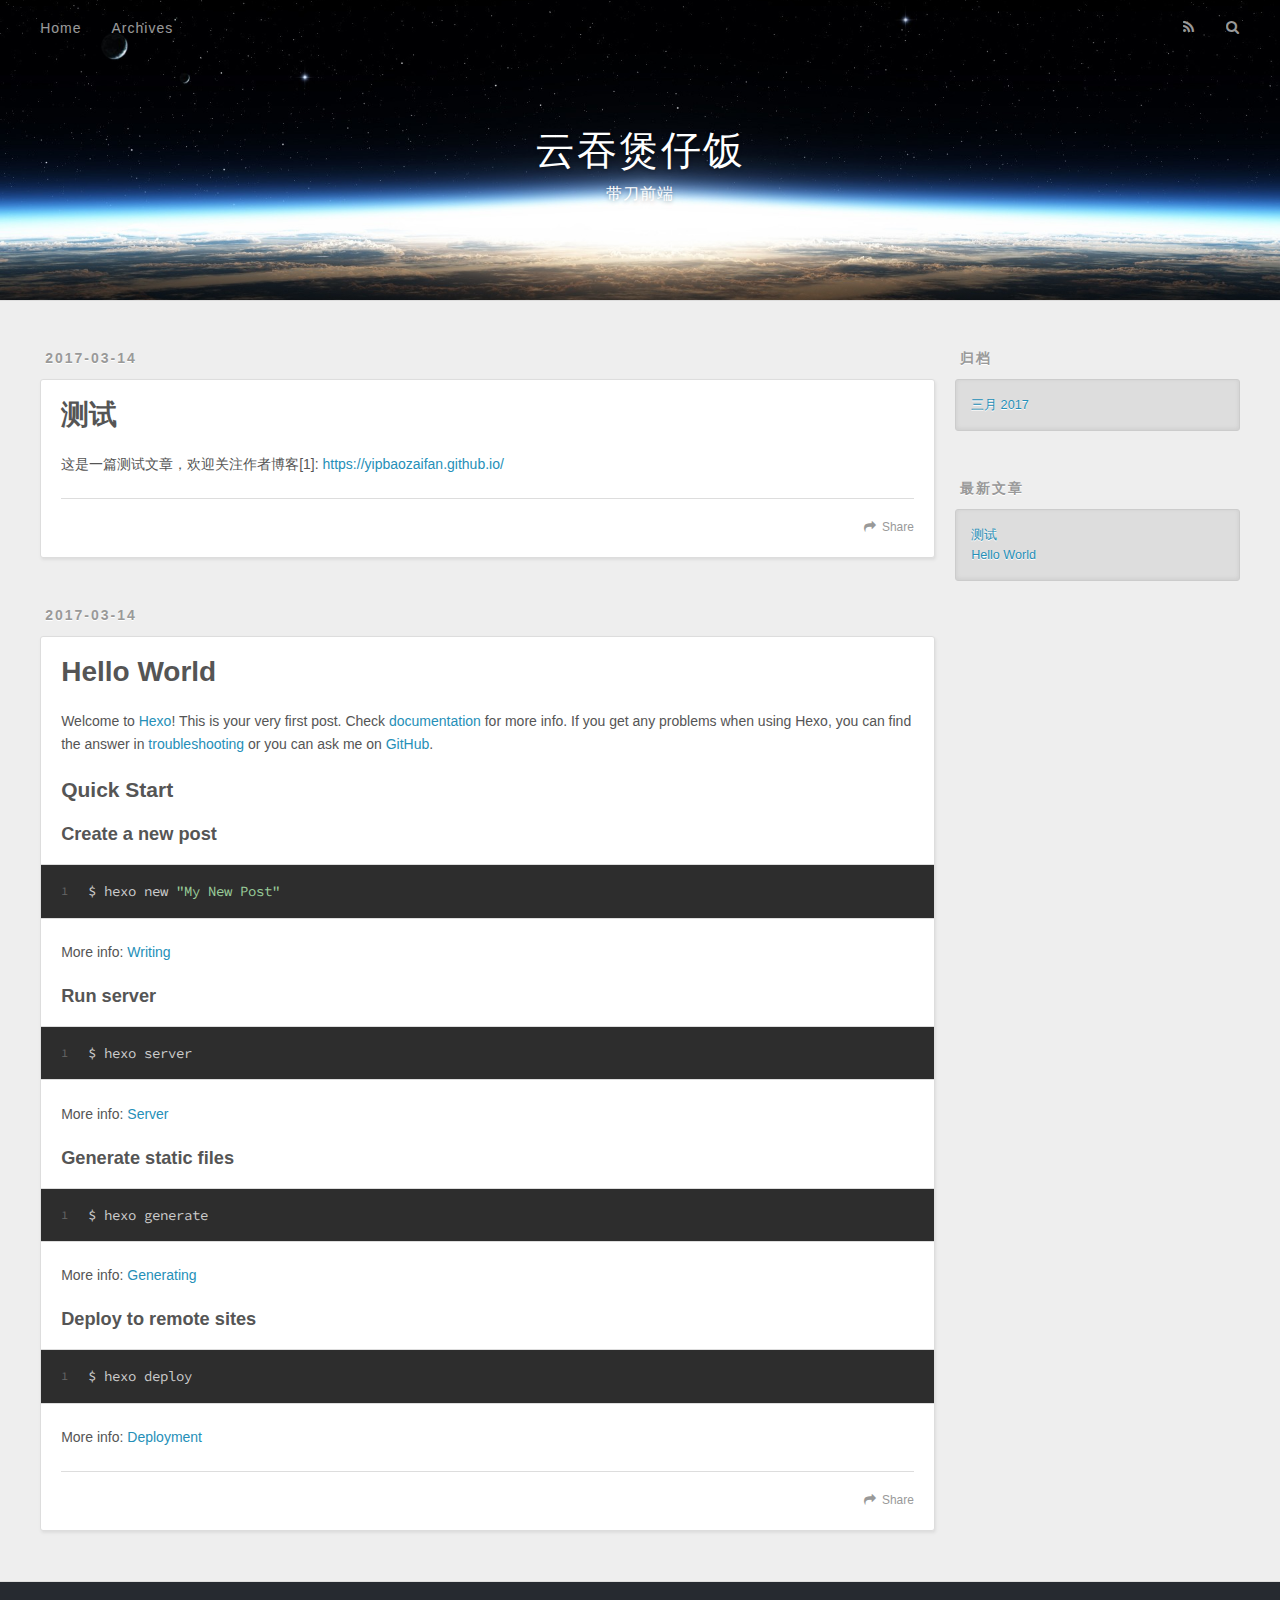
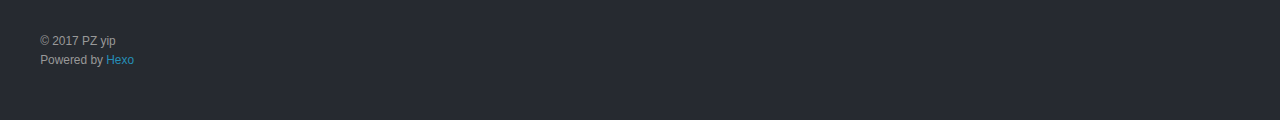
==== index.html @ 3a55249c "Site updated: 2017-03-14 16:18:15" ====
<!DOCTYPE html>
<html>
<head>
  <meta charset="utf-8">
  
  <title>云吞煲仔饭</title>
  <meta name="viewport" content="width=device-width, initial-scale=1, maximum-scale=1">
  <meta name="description" content="前端之路的点滴">
<meta property="og:type" content="website">
<meta property="og:title" content="云吞煲仔饭">
<meta property="og:url" content="https://yipbaozaifan.github.io/index.html">
<meta property="og:site_name" content="云吞煲仔饭">
<meta property="og:description" content="前端之路的点滴">
<meta name="twitter:card" content="summary">
<meta name="twitter:title" content="云吞煲仔饭">
<meta name="twitter:description" content="前端之路的点滴">
  
    <link rel="alternate" href="/atom.xml" title="云吞煲仔饭" type="application/atom+xml">
  
  
    <link rel="icon" href="/favicon.png">
  
  
    <link href="//fonts.googleapis.com/css?family=Source+Code+Pro" rel="stylesheet" type="text/css">
  
  <link rel="stylesheet" href="/css/style.css">
  

</head>

<body>
  <div id="container">
    <div id="wrap">
      <header id="header">
  <div id="banner"></div>
  <div id="header-outer" class="outer">
    <div id="header-title" class="inner">
      <h1 id="logo-wrap">
        <a href="/" id="logo">云吞煲仔饭</a>
      </h1>
      
        <h2 id="subtitle-wrap">
          <a href="/" id="subtitle">带刀前端</a>
        </h2>
      
    </div>
    <div id="header-inner" class="inner">
      <nav id="main-nav">
        <a id="main-nav-toggle" class="nav-icon"></a>
        
          <a class="main-nav-link" href="/">Home</a>
        
          <a class="main-nav-link" href="/archives">Archives</a>
        
      </nav>
      <nav id="sub-nav">
        
          <a id="nav-rss-link" class="nav-icon" href="/atom.xml" title="RSS Feed"></a>
        
        <a id="nav-search-btn" class="nav-icon" title="搜索"></a>
      </nav>
      <div id="search-form-wrap">
        <form action="//google.com/search" method="get" accept-charset="UTF-8" class="search-form"><input type="search" name="q" results="0" class="search-form-input" placeholder="Search"><button type="submit" class="search-form-submit">&#xF002;</button><input type="hidden" name="sitesearch" value="https://yipbaozaifan.github.io"></form>
      </div>
    </div>
  </div>
</header>
      <div class="outer">
        <section id="main">
  
    <article id="post-测试" class="article article-type-post" itemscope itemprop="blogPost">
  <div class="article-meta">
    <a href="/2017/03/14/测试/" class="article-date">
  <time datetime="2017-03-14T08:10:56.000Z" itemprop="datePublished">2017-03-14</time>
</a>
    
  </div>
  <div class="article-inner">
    
    
      <header class="article-header">
        
  
    <h1 itemprop="name">
      <a class="article-title" href="/2017/03/14/测试/">测试</a>
    </h1>
  

      </header>
    
    <div class="article-entry" itemprop="articleBody">
      
        <p>这是一篇测试文章，欢迎关注作者博客[1]: <a href="https://yipbaozaifan.github.io/">https://yipbaozaifan.github.io/</a></p>

      
    </div>
    <footer class="article-footer">
      <a data-url="https://yipbaozaifan.github.io/2017/03/14/测试/" data-id="cj099fv4k0001ko9sapnb17f8" class="article-share-link">Share</a>
      
      
    </footer>
  </div>
  
</article>


  
    <article id="post-hello-world" class="article article-type-post" itemscope itemprop="blogPost">
  <div class="article-meta">
    <a href="/2017/03/14/hello-world/" class="article-date">
  <time datetime="2017-03-14T07:35:22.999Z" itemprop="datePublished">2017-03-14</time>
</a>
    
  </div>
  <div class="article-inner">
    
    
      <header class="article-header">
        
  
    <h1 itemprop="name">
      <a class="article-title" href="/2017/03/14/hello-world/">Hello World</a>
    </h1>
  

      </header>
    
    <div class="article-entry" itemprop="articleBody">
      
        <p>Welcome to <a href="https://hexo.io/" target="_blank" rel="external">Hexo</a>! This is your very first post. Check <a href="https://hexo.io/docs/" target="_blank" rel="external">documentation</a> for more info. If you get any problems when using Hexo, you can find the answer in <a href="https://hexo.io/docs/troubleshooting.html" target="_blank" rel="external">troubleshooting</a> or you can ask me on <a href="https://github.com/hexojs/hexo/issues" target="_blank" rel="external">GitHub</a>.</p>
<h2 id="Quick-Start"><a href="#Quick-Start" class="headerlink" title="Quick Start"></a>Quick Start</h2><h3 id="Create-a-new-post"><a href="#Create-a-new-post" class="headerlink" title="Create a new post"></a>Create a new post</h3><figure class="highlight bash"><table><tr><td class="gutter"><pre><div class="line">1</div></pre></td><td class="code"><pre><div class="line">$ hexo new <span class="string">"My New Post"</span></div></pre></td></tr></table></figure>
<p>More info: <a href="https://hexo.io/docs/writing.html" target="_blank" rel="external">Writing</a></p>
<h3 id="Run-server"><a href="#Run-server" class="headerlink" title="Run server"></a>Run server</h3><figure class="highlight bash"><table><tr><td class="gutter"><pre><div class="line">1</div></pre></td><td class="code"><pre><div class="line">$ hexo server</div></pre></td></tr></table></figure>
<p>More info: <a href="https://hexo.io/docs/server.html" target="_blank" rel="external">Server</a></p>
<h3 id="Generate-static-files"><a href="#Generate-static-files" class="headerlink" title="Generate static files"></a>Generate static files</h3><figure class="highlight bash"><table><tr><td class="gutter"><pre><div class="line">1</div></pre></td><td class="code"><pre><div class="line">$ hexo generate</div></pre></td></tr></table></figure>
<p>More info: <a href="https://hexo.io/docs/generating.html" target="_blank" rel="external">Generating</a></p>
<h3 id="Deploy-to-remote-sites"><a href="#Deploy-to-remote-sites" class="headerlink" title="Deploy to remote sites"></a>Deploy to remote sites</h3><figure class="highlight bash"><table><tr><td class="gutter"><pre><div class="line">1</div></pre></td><td class="code"><pre><div class="line">$ hexo deploy</div></pre></td></tr></table></figure>
<p>More info: <a href="https://hexo.io/docs/deployment.html" target="_blank" rel="external">Deployment</a></p>

      
    </div>
    <footer class="article-footer">
      <a data-url="https://yipbaozaifan.github.io/2017/03/14/hello-world/" data-id="cj099fv4g0000ko9s2s9asvbr" class="article-share-link">Share</a>
      
      
    </footer>
  </div>
  
</article>


  

</section>
        
          <aside id="sidebar">
  
    

  
    

  
    
  
    
  <div class="widget-wrap">
    <h3 class="widget-title">归档</h3>
    <div class="widget">
      <ul class="archive-list"><li class="archive-list-item"><a class="archive-list-link" href="/archives/2017/03/">三月 2017</a></li></ul>
    </div>
  </div>


  
    
  <div class="widget-wrap">
    <h3 class="widget-title">最新文章</h3>
    <div class="widget">
      <ul>
        
          <li>
            <a href="/2017/03/14/测试/">测试</a>
          </li>
        
          <li>
            <a href="/2017/03/14/hello-world/">Hello World</a>
          </li>
        
      </ul>
    </div>
  </div>

  
</aside>
        
      </div>
      <footer id="footer">
  
  <div class="outer">
    <div id="footer-info" class="inner">
      &copy; 2017 PZ yip<br>
      Powered by <a href="http://hexo.io/" target="_blank">Hexo</a>
    </div>
  </div>
</footer>
    </div>
    <nav id="mobile-nav">
  
    <a href="/" class="mobile-nav-link">Home</a>
  
    <a href="/archives" class="mobile-nav-link">Archives</a>
  
</nav>
    

<script src="//ajax.googleapis.com/ajax/libs/jquery/2.0.3/jquery.min.js"></script>


  <link rel="stylesheet" href="/fancybox/jquery.fancybox.css">
  <script src="/fancybox/jquery.fancybox.pack.js"></script>


<script src="/js/script.js"></script>

  </div>
</body>
</html>
---- css/style.css ----
body {
  width: 100%;
}
body:before,
body:after {
  content: "";
  display: table;
}
body:after {
  clear: both;
}
html,
body,
div,
span,
applet,
object,
iframe,
h1,
h2,
h3,
h4,
h5,
h6,
p,
blockquote,
pre,
a,
abbr,
acronym,
address,
big,
cite,
code,
del,
dfn,
em,
img,
ins,
kbd,
q,
s,
samp,
small,
strike,
strong,
sub,
sup,
tt,
var,
dl,
dt,
dd,
ol,
ul,
li,
fieldset,
form,
label,
legend,
table,
caption,
tbody,
tfoot,
thead,
tr,
th,
td {
  margin: 0;
  padding: 0;
  border: 0;
  outline: 0;
  font-weight: inherit;
  font-style: inherit;
  font-family: inherit;
  font-size: 100%;
  vertical-align: baseline;
}
body {
  line-height: 1;
  color: #000;
  background: #fff;
}
ol,
ul {
  list-style: none;
}
table {
  border-collapse: separate;
  border-spacing: 0;
  vertical-align: middle;
}
caption,
th,
td {
  text-align: left;
  font-weight: normal;
  vertical-align: middle;
}
a img {
  border: none;
}
input,
button {
  margin: 0;
  padding: 0;
}
input::-moz-focus-inner,
button::-moz-focus-inner {
  border: 0;
  padding: 0;
}
@font-face {
  font-family: FontAwesome;
  font-style: normal;
  font-weight: normal;
  src: url("fonts/fontawesome-webfont.eot?v=#4.0.3");
  src: url("fonts/fontawesome-webfont.eot?#iefix&v=#4.0.3") format("embedded-opentype"), url("fonts/fontawesome-webfont.woff?v=#4.0.3") format("woff"), url("fonts/fontawesome-webfont.ttf?v=#4.0.3") format("truetype"), url("fonts/fontawesome-webfont.svg#fontawesomeregular?v=#4.0.3") format("svg");
}
html,
body,
#container {
  height: 100%;
}
body {
  background: #eee;
  font: 14px "Helvetica Neue", Helvetica, Arial, sans-serif;
  -webkit-text-size-adjust: 100%;
}
.outer {
  max-width: 1220px;
  margin: 0 auto;
  padding: 0 20px;
}
.outer:before,
.outer:after {
  content: "";
  display: table;
}
.outer:after {
  clear: both;
}
.inner {
  display: inline;
  float: left;
  width: 98.33333333333333%;
  margin: 0 0.833333333333333%;
}
.left,
.alignleft {
  float: left;
}
.right,
.alignright {
  float: right;
}
.clear {
  clear: both;
}
#container {
  position: relative;
}
.mobile-nav-on {
  overflow: hidden;
}
#wrap {
  height: 100%;
  width: 100%;
  position: absolute;
  top: 0;
  left: 0;
  -webkit-transition: 0.2s ease-out;
  -moz-transition: 0.2s ease-out;
  -ms-transition: 0.2s ease-out;
  transition: 0.2s ease-out;
  z-index: 1;
  background: #eee;
}
.mobile-nav-on #wrap {
  left: 280px;
}
@media screen and (min-width: 768px) {
  #main {
    display: inline;
    float: left;
    width: 73.33333333333333%;
    margin: 0 0.833333333333333%;
  }
}
.article-date,
.article-category-link,
.archive-year,
.widget-title {
  text-decoration: none;
  text-transform: uppercase;
  letter-spacing: 2px;
  color: #999;
  margin-bottom: 1em;
  margin-left: 5px;
  line-height: 1em;
  text-shadow: 0 1px #fff;
  font-weight: bold;
}
.article-inner,
.archive-article-inner {
  background: #fff;
  -webkit-box-shadow: 1px 2px 3px #ddd;
  box-shadow: 1px 2px 3px #ddd;
  border: 1px solid #ddd;
  border-radius: 3px;
}
.article-entry h1,
.widget h1 {
  font-size: 2em;
}
.article-entry h2,
.widget h2 {
  font-size: 1.5em;
}
.article-entry h3,
.widget h3 {
  font-size: 1.3em;
}
.article-entry h4,
.widget h4 {
  font-size: 1.2em;
}
.article-entry h5,
.widget h5 {
  font-size: 1em;
}
.article-entry h6,
.widget h6 {
  font-size: 1em;
  color: #999;
}
.article-entry hr,
.widget hr {
  border: 1px dashed #ddd;
}
.article-entry strong,
.widget strong {
  font-weight: bold;
}
.article-entry em,
.widget em,
.article-entry cite,
.widget cite {
  font-style: italic;
}
.article-entry sup,
.widget sup,
.article-entry sub,
.widget sub {
  font-size: 0.75em;
  line-height: 0;
  position: relative;
  vertical-align: baseline;
}
.article-entry sup,
.widget sup {
  top: -0.5em;
}
.article-entry sub,
.widget sub {
  bottom: -0.2em;
}
.article-entry small,
.widget small {
  font-size: 0.85em;
}
.article-entry acronym,
.widget acronym,
.article-entry abbr,
.widget abbr {
  border-bottom: 1px dotted;
}
.article-entry ul,
.widget ul,
.article-entry ol,
.widget ol,
.article-entry dl,
.widget dl {
  margin: 0 20px;
  line-height: 1.6em;
}
.article-entry ul ul,
.widget ul ul,
.article-entry ol ul,
.widget ol ul,
.article-entry ul ol,
.widget ul ol,
.article-entry ol ol,
.widget ol ol {
  margin-top: 0;
  margin-bottom: 0;
}
.article-entry ul,
.widget ul {
  list-style: disc;
}
.article-entry ol,
.widget ol {
  list-style: decimal;
}
.article-entry dt,
.widget dt {
  font-weight: bold;
}
#header {
  height: 300px;
  position: relative;
  border-bottom: 1px solid #ddd;
}
#header:before,
#header:after {
  content: "";
  position: absolute;
  left: 0;
  right: 0;
  height: 40px;
}
#header:before {
  top: 0;
  background: -webkit-linear-gradient(rgba(0,0,0,0.2), transparent);
  background: -moz-linear-gradient(rgba(0,0,0,0.2), transparent);
  background: -ms-linear-gradient(rgba(0,0,0,0.2), transparent);
  background: linear-gradient(rgba(0,0,0,0.2), transparent);
}
#header:after {
  bottom: 0;
  background: -webkit-linear-gradient(transparent, rgba(0,0,0,0.2));
  background: -moz-linear-gradient(transparent, rgba(0,0,0,0.2));
  background: -ms-linear-gradient(transparent, rgba(0,0,0,0.2));
  background: linear-gradient(transparent, rgba(0,0,0,0.2));
}
#header-outer {
  height: 100%;
  position: relative;
}
#header-inner {
  position: relative;
  overflow: hidden;
}
#banner {
  position: absolute;
  top: 0;
  left: 0;
  width: 100%;
  height: 100%;
  background: url("images/banner.jpg") center #000;
  -webkit-background-size: cover;
  -moz-background-size: cover;
  background-size: cover;
  z-index: -1;
}
#header-title {
  text-align: center;
  height: 40px;
  position: absolute;
  top: 50%;
  left: 0;
  margin-top: -20px;
}
#logo,
#subtitle {
  text-decoration: none;
  color: #fff;
  font-weight: 300;
  text-shadow: 0 1px 4px rgba(0,0,0,0.3);
}
#logo {
  font-size: 40px;
  line-height: 40px;
  letter-spacing: 2px;
}
#subtitle {
  font-size: 16px;
  line-height: 16px;
  letter-spacing: 1px;
}
#subtitle-wrap {
  margin-top: 16px;
}
#main-nav {
  float: left;
  margin-left: -15px;
}
.nav-icon,
.main-nav-link {
  float: left;
  color: #fff;
  opacity: 0.6;
  text-decoration: none;
  text-shadow: 0 1px rgba(0,0,0,0.2);
  -webkit-transition: opacity 0.2s;
  -moz-transition: opacity 0.2s;
  -ms-transition: opacity 0.2s;
  transition: opacity 0.2s;
  display: block;
  padding: 20px 15px;
}
.nav-icon:hover,
.main-nav-link:hover {
  opacity: 1;
}
.nav-icon {
  font-family: FontAwesome;
  text-align: center;
  font-size: 14px;
  width: 14px;
  height: 14px;
  padding: 20px 15px;
  position: relative;
  cursor: pointer;
}
.main-nav-link {
  font-weight: 300;
  letter-spacing: 1px;
}
@media screen and (max-width: 479px) {
  .main-nav-link {
    display: none;
  }
}
#main-nav-toggle {
  display: none;
}
#main-nav-toggle:before {
  content: "\f0c9";
}
@media screen and (max-width: 479px) {
  #main-nav-toggle {
    display: block;
  }
}
#sub-nav {
  float: right;
  margin-right: -15px;
}
#nav-rss-link:before {
  content: "\f09e";
}
#nav-search-btn:before {
  content: "\f002";
}
#search-form-wrap {
  position: absolute;
  top: 15px;
  width: 150px;
  height: 30px;
  right: -150px;
  opacity: 0;
  -webkit-transition: 0.2s ease-out;
  -moz-transition: 0.2s ease-out;
  -ms-transition: 0.2s ease-out;
  transition: 0.2s ease-out;
}
#search-form-wrap.on {
  opacity: 1;
  right: 0;
}
@media screen and (max-width: 479px) {
  #search-form-wrap {
    width: 100%;
    right: -100%;
  }
}
.search-form {
  position: absolute;
  top: 0;
  left: 0;
  right: 0;
  background: #fff;
  padding: 5px 15px;
  border-radius: 15px;
  -webkit-box-shadow: 0 0 10px rgba(0,0,0,0.3);
  box-shadow: 0 0 10px rgba(0,0,0,0.3);
}
.search-form-input {
  border: none;
  background: none;
  color: #555;
  width: 100%;
  font: 13px "Helvetica Neue", Helvetica, Arial, sans-serif;
  outline: none;
}
.search-form-input::-webkit-search-results-decoration,
.search-form-input::-webkit-search-cancel-button {
  -webkit-appearance: none;
}
.search-form-submit {
  position: absolute;
  top: 50%;
  right: 10px;
  margin-top: -7px;
  font: 13px FontAwesome;
  border: none;
  background: none;
  color: #bbb;
  cursor: pointer;
}
.search-form-submit:hover,
.search-form-submit:focus {
  color: #777;
}
.article {
  margin: 50px 0;
}
.article-inner {
  overflow: hidden;
}
.article-meta:before,
.article-meta:after {
  content: "";
  display: table;
}
.article-meta:after {
  clear: both;
}
.article-date {
  float: left;
}
.article-category {
  float: left;
  line-height: 1em;
  color: #ccc;
  text-shadow: 0 1px #fff;
  margin-left: 8px;
}
.article-category:before {
  content: "\2022";
}
.article-category-link {
  margin: 0 12px 1em;
}
.article-header {
  padding: 20px 20px 0;
}
.article-title {
  text-decoration: none;
  font-size: 2em;
  font-weight: bold;
  color: #555;
  line-height: 1.1em;
  -webkit-transition: color 0.2s;
  -moz-transition: color 0.2s;
  -ms-transition: color 0.2s;
  transition: color 0.2s;
}
a.article-title:hover {
  color: #258fb8;
}
.article-entry {
  color: #555;
  padding: 0 20px;
}
.article-entry:before,
.article-entry:after {
  content: "";
  display: table;
}
.article-entry:after {
  clear: both;
}
.article-entry p,
.article-entry table {
  line-height: 1.6em;
  margin: 1.6em 0;
}
.article-entry h1,
.article-entry h2,
.article-entry h3,
.article-entry h4,
.article-entry h5,
.article-entry h6 {
  font-weight: bold;
}
.article-entry h1,
.article-entry h2,
.article-entry h3,
.article-entry h4,
.article-entry h5,
.article-entry h6 {
  line-height: 1.1em;
  margin: 1.1em 0;
}
.article-entry a {
  color: #258fb8;
  text-decoration: none;
}
.article-entry a:hover {
  text-decoration: underline;
}
.article-entry ul,
.article-entry ol,
.article-entry dl {
  margin-top: 1.6em;
  margin-bottom: 1.6em;
}
.article-entry img,
.article-entry video {
  max-width: 100%;
  height: auto;
  display: block;
  margin: auto;
}
.article-entry iframe {
  border: none;
}
.article-entry table {
  width: 100%;
  border-collapse: collapse;
  border-spacing: 0;
}
.article-entry th {
  font-weight: bold;
  border-bottom: 3px solid #ddd;
  padding-bottom: 0.5em;
}
.article-entry td {
  border-bottom: 1px solid #ddd;
  padding: 10px 0;
}
.article-entry blockquote {
  font-family: Georgia, "Times New Roman", serif;
  font-size: 1.4em;
  margin: 1.6em 20px;
  text-align: center;
}
.article-entry blockquote footer {
  font-size: 14px;
  margin: 1.6em 0;
  font-family: "Helvetica Neue", Helvetica, Arial, sans-serif;
}
.article-entry blockquote footer cite:before {
  content: "—";
  padding: 0 0.5em;
}
.article-entry .pullquote {
  text-align: left;
  width: 45%;
  margin: 0;
}
.article-entry .pullquote.left {
  margin-left: 0.5em;
  margin-right: 1em;
}
.article-entry .pullquote.right {
  margin-right: 0.5em;
  margin-left: 1em;
}
.article-entry .caption {
  color: #999;
  display: block;
  font-size: 0.9em;
  margin-top: 0.5em;
  position: relative;
  text-align: center;
}
.article-entry .video-container {
  position: relative;
  padding-top: 56.25%;
  height: 0;
  overflow: hidden;
}
.article-entry .video-container iframe,
.article-entry .video-container object,
.article-entry .video-container embed {
  position: absolute;
  top: 0;
  left: 0;
  width: 100%;
  height: 100%;
  margin-top: 0;
}
.article-more-link a {
  display: inline-block;
  line-height: 1em;
  padding: 6px 15px;
  border-radius: 15px;
  background: #eee;
  color: #999;
  text-shadow: 0 1px #fff;
  text-decoration: none;
}
.article-more-link a:hover {
  background: #258fb8;
  color: #fff;
  text-decoration: none;
  text-shadow: 0 1px #1e7293;
}
.article-footer {
  font-size: 0.85em;
  line-height: 1.6em;
  border-top: 1px solid #ddd;
  padding-top: 1.6em;
  margin: 0 20px 20px;
}
.article-footer:before,
.article-footer:after {
  content: "";
  display: table;
}
.article-footer:after {
  clear: both;
}
.article-footer a {
  color: #999;
  text-decoration: none;
}
.article-footer a:hover {
  color: #555;
}
.article-tag-list-item {
  float: left;
  margin-right: 10px;
}
.article-tag-list-link:before {
  content: "#";
}
.article-comment-link {
  float: right;
}
.article-comment-link:before {
  content: "\f075";
  font-family: FontAwesome;
  padding-right: 8px;
}
.article-share-link {
  cursor: pointer;
  float: right;
  margin-left: 20px;
}
.article-share-link:before {
  content: "\f064";
  font-family: FontAwesome;
  padding-right: 6px;
}
#article-nav {
  position: relative;
}
#article-nav:before,
#article-nav:after {
  content: "";
  display: table;
}
#article-nav:after {
  clear: both;
}
@media screen and (min-width: 768px) {
  #article-nav {
    margin: 50px 0;
  }
  #article-nav:before {
    width: 8px;
    height: 8px;
    position: absolute;
    top: 50%;
    left: 50%;
    margin-top: -4px;
    margin-left: -4px;
    content: "";
    border-radius: 50%;
    background: #ddd;
    -webkit-box-shadow: 0 1px 2px #fff;
    box-shadow: 0 1px 2px #fff;
  }
}
.article-nav-link-wrap {
  text-decoration: none;
  text-shadow: 0 1px #fff;
  color: #999;
  -webkit-box-sizing: border-box;
  -moz-box-sizing: border-box;
  box-sizing: border-box;
  margin-top: 50px;
  text-align: center;
  display: block;
}
.article-nav-link-wrap:hover {
  color: #555;
}
@media screen and (min-width: 768px) {
  .article-nav-link-wrap {
    width: 50%;
    margin-top: 0;
  }
}
@media screen and (min-width: 768px) {
  #article-nav-newer {
    float: left;
    text-align: right;
    padding-right: 20px;
  }
}
@media screen and (min-width: 768px) {
  #article-nav-older {
    float: right;
    text-align: left;
    padding-left: 20px;
  }
}
.article-nav-caption {
  text-transform: uppercase;
  letter-spacing: 2px;
  color: #ddd;
  line-height: 1em;
  font-weight: bold;
}
#article-nav-newer .article-nav-caption {
  margin-right: -2px;
}
.article-nav-title {
  font-size: 0.85em;
  line-height: 1.6em;
  margin-top: 0.5em;
}
.article-share-box {
  position: absolute;
  display: none;
  background: #fff;
  -webkit-box-shadow: 1px 2px 10px rgba(0,0,0,0.2);
  box-shadow: 1px 2px 10px rgba(0,0,0,0.2);
  border-radius: 3px;
  margin-left: -145px;
  overflow: hidden;
  z-index: 1;
}
.article-share-box.on {
  display: block;
}
.article-share-input {
  width: 100%;
  background: none;
  -webkit-box-sizing: border-box;
  -moz-box-sizing: border-box;
  box-sizing: border-box;
  font: 14px "Helvetica Neue", Helvetica, Arial, sans-serif;
  padding: 0 15px;
  color: #555;
  outline: none;
  border: 1px solid #ddd;
  border-radius: 3px 3px 0 0;
  height: 36px;
  line-height: 36px;
}
.article-share-links {
  background: #eee;
}
.article-share-links:before,
.article-share-links:after {
  content: "";
  display: table;
}
.article-share-links:after {
  clear: both;
}
.article-share-twitter,
.article-share-facebook,
.article-share-pinterest,
.article-share-google {
  width: 50px;
  height: 36px;
  display: block;
  float: left;
  position: relative;
  color: #999;
  text-shadow: 0 1px #fff;
}
.article-share-twitter:before,
.article-share-facebook:before,
.article-share-pinterest:before,
.article-share-google:before {
  font-size: 20px;
  font-family: FontAwesome;
  width: 20px;
  height: 20px;
  position: absolute;
  top: 50%;
  left: 50%;
  margin-top: -10px;
  margin-left: -10px;
  text-align: center;
}
.article-share-twitter:hover,
.article-share-facebook:hover,
.article-share-pinterest:hover,
.article-share-google:hover {
  color: #fff;
}
.article-share-twitter:before {
  content: "\f099";
}
.article-share-twitter:hover {
  background: #00aced;
  text-shadow: 0 1px #008abe;
}
.article-share-facebook:before {
  content: "\f09a";
}
.article-share-facebook:hover {
  background: #3b5998;
  text-shadow: 0 1px #2f477a;
}
.article-share-pinterest:before {
  content: "\f0d2";
}
.article-share-pinterest:hover {
  background: #cb2027;
  text-shadow: 0 1px #a21a1f;
}
.article-share-google:before {
  content: "\f0d5";
}
.article-share-google:hover {
  background: #dd4b39;
  text-shadow: 0 1px #be3221;
}
.article-gallery {
  background: #000;
  position: relative;
}
.article-gallery-photos {
  position: relative;
  overflow: hidden;
}
.article-gallery-img {
  display: none;
  max-width: 100%;
}
.article-gallery-img:first-child {
  display: block;
}
.article-gallery-img.loaded {
  position: absolute;
  display: block;
}
.article-gallery-img img {
  display: block;
  max-width: 100%;
  margin: 0 auto;
}
#comments {
  background: #fff;
  -webkit-box-shadow: 1px 2px 3px #ddd;
  box-shadow: 1px 2px 3px #ddd;
  padding: 20px;
  border: 1px solid #ddd;
  border-radius: 3px;
  margin: 50px 0;
}
#comments a {
  color: #258fb8;
}
.archives-wrap {
  margin: 50px 0;
}
.archives:before,
.archives:after {
  content: "";
  display: table;
}
.archives:after {
  clear: both;
}
.archive-year-wrap {
  margin-bottom: 1em;
}
.archives {
  -webkit-column-gap: 10px;
  -moz-column-gap: 10px;
  column-gap: 10px;
}
@media screen and (min-width: 480px) and (max-width: 767px) {
  .archives {
    -webkit-column-count: 2;
    -moz-column-count: 2;
    column-count: 2;
  }
}
@media screen and (min-width: 768px) {
  .archives {
    -webkit-column-count: 3;
    -moz-column-count: 3;
    column-count: 3;
  }
}
.archive-article {
  -webkit-column-break-inside: avoid;
  page-break-inside: avoid;
  overflow: hidden;
  break-inside: avoid-column;
}
.archive-article-inner {
  padding: 10px;
  margin-bottom: 15px;
}
.archive-article-title {
  text-decoration: none;
  font-weight: bold;
  color: #555;
  -webkit-transition: color 0.2s;
  -moz-transition: color 0.2s;
  -ms-transition: color 0.2s;
  transition: color 0.2s;
  line-height: 1.6em;
}
.archive-article-title:hover {
  color: #258fb8;
}
.archive-article-footer {
  margin-top: 1em;
}
.archive-article-date {
  color: #999;
  text-decoration: none;
  font-size: 0.85em;
  line-height: 1em;
  margin-bottom: 0.5em;
  display: block;
}
#page-nav {
  margin: 50px auto;
  background: #fff;
  -webkit-box-shadow: 1px 2px 3px #ddd;
  box-shadow: 1px 2px 3px #ddd;
  border: 1px solid #ddd;
  border-radius: 3px;
  text-align: center;
  color: #999;
  overflow: hidden;
}
#page-nav:before,
#page-nav:after {
  content: "";
  display: table;
}
#page-nav:after {
  clear: both;
}
#page-nav a,
#page-nav span {
  padding: 10px 20px;
  line-height: 1;
  height: 2ex;
}
#page-nav a {
  color: #999;
  text-decoration: none;
}
#page-nav a:hover {
  background: #999;
  color: #fff;
}
#page-nav .prev {
  float: left;
}
#page-nav .next {
  float: right;
}
#page-nav .page-number {
  display: inline-block;
}
@media screen and (max-width: 479px) {
  #page-nav .page-number {
    display: none;
  }
}
#page-nav .current {
  color: #555;
  font-weight: bold;
}
#page-nav .space {
  color: #ddd;
}
#footer {
  background: #262a30;
  padding: 50px 0;
  border-top: 1px solid #ddd;
  color: #999;
}
#footer a {
  color: #258fb8;
  text-decoration: none;
}
#footer a:hover {
  text-decoration: underline;
}
#footer-info {
  line-height: 1.6em;
  font-size: 0.85em;
}
.article-entry pre,
.article-entry .highlight {
  background: #2d2d2d;
  margin: 0 -20px;
  padding: 15px 20px;
  border-style: solid;
  border-color: #ddd;
  border-width: 1px 0;
  overflow: auto;
  color: #ccc;
  line-height: 22.400000000000002px;
}
.article-entry .highlight .gutter pre,
.article-entry .gist .gist-file .gist-data .line-numbers {
  color: #666;
  font-size: 0.85em;
}
.article-entry pre,
.article-entry code {
  font-family: "Source Code Pro", Consolas, Monaco, Menlo, Consolas, monospace;
}
.article-entry code {
  background: #eee;
  text-shadow: 0 1px #fff;
  padding: 0 0.3em;
}
.article-entry pre code {
  background: none;
  text-shadow: none;
  padding: 0;
}
.article-entry .highlight pre {
  border: none;
  margin: 0;
  padding: 0;
}
.article-entry .highlight table {
  margin: 0;
  width: auto;
}
.article-entry .highlight td {
  border: none;
  padding: 0;
}
.article-entry .highlight figcaption {
  font-size: 0.85em;
  color: #999;
  line-height: 1em;
  margin-bottom: 1em;
}
.article-entry .highlight figcaption:before,
.article-entry .highlight figcaption:after {
  content: "";
  display: table;
}
.article-entry .highlight figcaption:after {
  clear: both;
}
.article-entry .highlight figcaption a {
  float: right;
}
.article-entry .highlight .gutter pre {
  text-align: right;
  padding-right: 20px;
}
.article-entry .highlight .line {
  height: 22.400000000000002px;
}
.article-entry .highlight .line.marked {
  background: #515151;
}
.article-entry .gist {
  margin: 0 -20px;
  border-style: solid;
  border-color: #ddd;
  border-width: 1px 0;
  background: #2d2d2d;
  padding: 15px 20px 15px 0;
}
.article-entry .gist .gist-file {
  border: none;
  font-family: "Source Code Pro", Consolas, Monaco, Menlo, Consolas, monospace;
  margin: 0;
}
.article-entry .gist .gist-file .gist-data {
  background: none;
  border: none;
}
.article-entry .gist .gist-file .gist-data .line-numbers {
  background: none;
  border: none;
  padding: 0 20px 0 0;
}
.article-entry .gist .gist-file .gist-data .line-data {
  padding: 0 !important;
}
.article-entry .gist .gist-file .highlight {
  margin: 0;
  padding: 0;
  border: none;
}
.article-entry .gist .gist-file .gist-meta {
  background: #2d2d2d;
  color: #999;
  font: 0.85em "Helvetica Neue", Helvetica, Arial, sans-serif;
  text-shadow: 0 0;
  padding: 0;
  margin-top: 1em;
  margin-left: 20px;
}
.article-entry .gist .gist-file .gist-meta a {
  color: #258fb8;
  font-weight: normal;
}
.article-entry .gist .gist-file .gist-meta a:hover {
  text-decoration: underline;
}
pre .comment,
pre .title {
  color: #999;
}
pre .variable,
pre .attribute,
pre .tag,
pre .regexp,
pre .ruby .constant,
pre .xml .tag .title,
pre .xml .pi,
pre .xml .doctype,
pre .html .doctype,
pre .css .id,
pre .css .class,
pre .css .pseudo {
  color: #f2777a;
}
pre .number,
pre .preprocessor,
pre .built_in,
pre .literal,
pre .params,
pre .constant {
  color: #f99157;
}
pre .class,
pre .ruby .class .title,
pre .css .rules .attribute {
  color: #9c9;
}
pre .string,
pre .value,
pre .inheritance,
pre .header,
pre .ruby .symbol,
pre .xml .cdata {
  color: #9c9;
}
pre .css .hexcolor {
  color: #6cc;
}
pre .function,
pre .python .decorator,
pre .python .title,
pre .ruby .function .title,
pre .ruby .title .keyword,
pre .perl .sub,
pre .javascript .title,
pre .coffeescript .title {
  color: #69c;
}
pre .keyword,
pre .javascript .function {
  color: #c9c;
}
@media screen and (max-width: 479px) {
  #mobile-nav {
    position: absolute;
    top: 0;
    left: 0;
    width: 280px;
    height: 100%;
    background: #191919;
    border-right: 1px solid #fff;
  }
}
@media screen and (max-width: 479px) {
  .mobile-nav-link {
    display: block;
    color: #999;
    text-decoration: none;
    padding: 15px 20px;
    font-weight: bold;
  }
  .mobile-nav-link:hover {
    color: #fff;
  }
}
@media screen and (min-width: 768px) {
  #sidebar {
    display: inline;
    float: left;
    width: 23.333333333333332%;
    margin: 0 0.833333333333333%;
  }
}
.widget-wrap {
  margin: 50px 0;
}
.widget {
  color: #777;
  text-shadow: 0 1px #fff;
  background: #ddd;
  -webkit-box-shadow: 0 -1px 4px #ccc inset;
  box-shadow: 0 -1px 4px #ccc inset;
  border: 1px solid #ccc;
  padding: 15px;
  border-radius: 3px;
}
.widget a {
  color: #258fb8;
  text-decoration: none;
}
.widget a:hover {
  text-decoration: underline;
}
.widget ul ul,
.widget ol ul,
.widget dl ul,
.widget ul ol,
.widget ol ol,
.widget dl ol,
.widget ul dl,
.widget ol dl,
.widget dl dl {
  margin-left: 15px;
  list-style: disc;
}
.widget {
  line-height: 1.6em;
  word-wrap: break-word;
  font-size: 0.9em;
}
.widget ul,
.widget ol {
  list-style: none;
  margin: 0;
}
.widget ul ul,
.widget ol ul,
.widget ul ol,
.widget ol ol {
  margin: 0 20px;
}
.widget ul ul,
.widget ol ul {
  list-style: disc;
}
.widget ul ol,
.widget ol ol {
  list-style: decimal;
}
.category-list-count,
.tag-list-count,
.archive-list-count {
  padding-left: 5px;
  color: #999;
  font-size: 0.85em;
}
.category-list-count:before,
.tag-list-count:before,
.archive-list-count:before {
  content: "(";
}
.category-list-count:after,
.tag-list-count:after,
.archive-list-count:after {
  content: ")";
}
.tagcloud a {
  margin-right: 5px;
  display: inline-block;
}
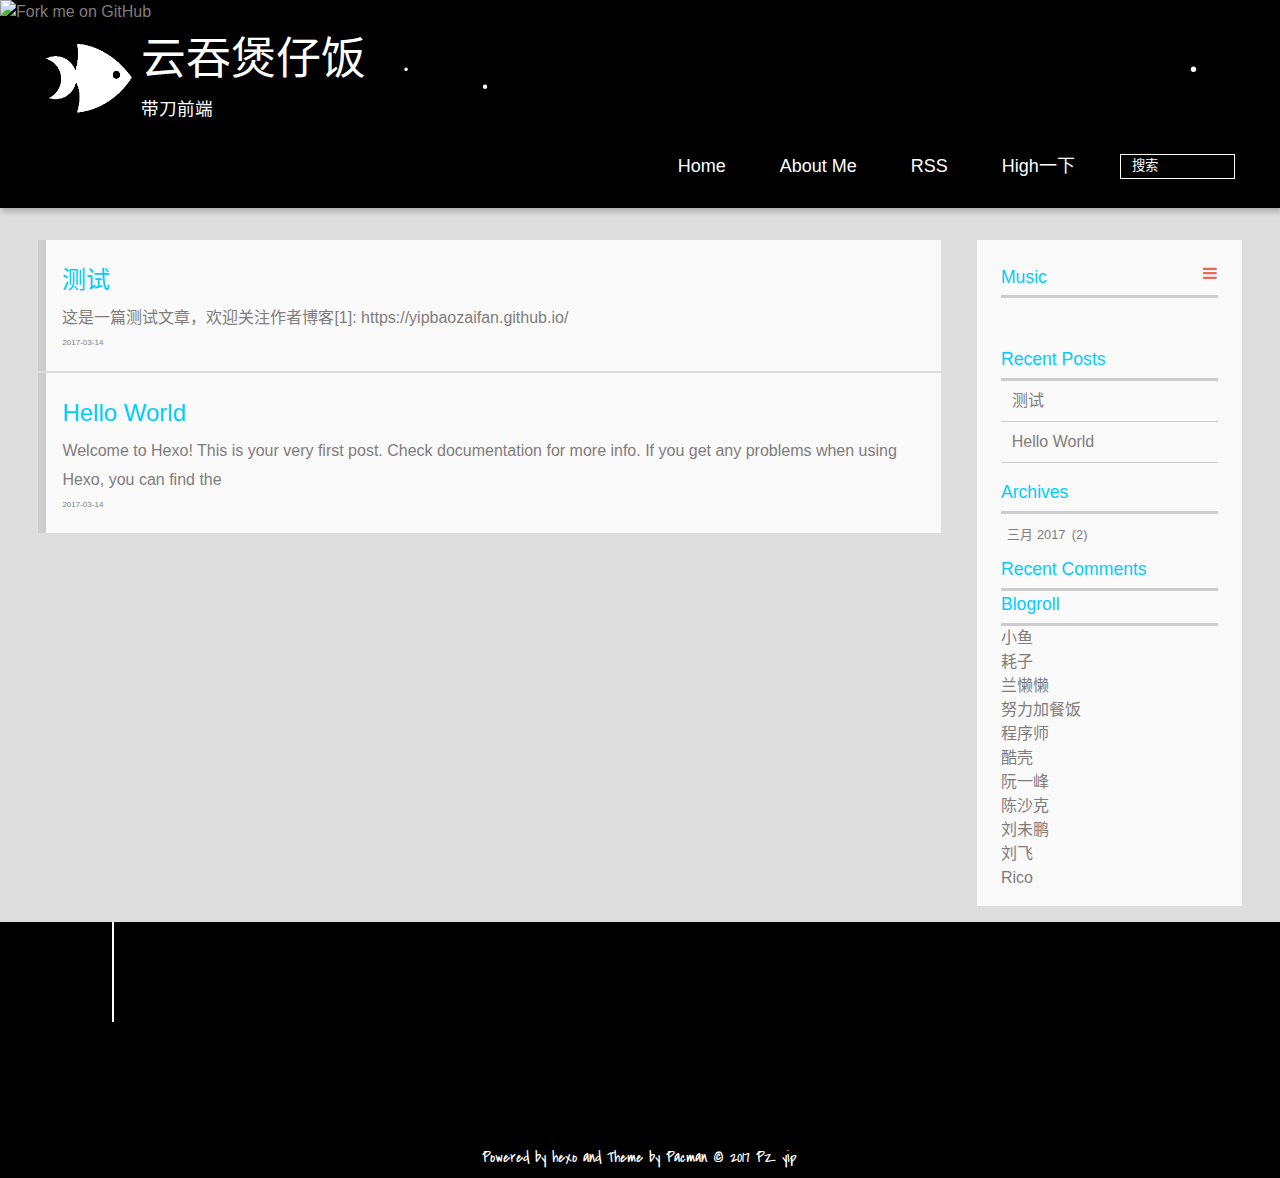
==== commit 58bed3c9: "Site updated: 2017-03-14 16:54:25" ====
--- a/index.html
+++ b/index.html
@@ -1,228 +1,502 @@
-<!DOCTYPE html>
-<html>
+
+ <!DOCTYPE HTML>
+<html lang="zh-CN">
 <head>
-  <meta charset="utf-8">
-  
-  <title>云吞煲仔饭</title>
-  <meta name="viewport" content="width=device-width, initial-scale=1, maximum-scale=1">
-  <meta name="description" content="前端之路的点滴">
-<meta property="og:type" content="website">
-<meta property="og:title" content="云吞煲仔饭">
-<meta property="og:url" content="https://yipbaozaifan.github.io/index.html">
-<meta property="og:site_name" content="云吞煲仔饭">
-<meta property="og:description" content="前端之路的点滴">
-<meta name="twitter:card" content="summary">
-<meta name="twitter:title" content="云吞煲仔饭">
-<meta name="twitter:description" content="前端之路的点滴">
-  
-    <link rel="alternate" href="/atom.xml" title="云吞煲仔饭" type="application/atom+xml">
-  
-  
-    <link rel="icon" href="/favicon.png">
-  
-  
-    <link href="//fonts.googleapis.com/css?family=Source+Code+Pro" rel="stylesheet" type="text/css">
-  
-  <link rel="stylesheet" href="/css/style.css">
-  
-
+  <meta charset="UTF-8">
+  
+    <title>云吞煲仔饭</title>
+    <meta name="viewport" content="width=device-width, initial-scale=1, maximum-scale=3, minimum-scale=1">
+    
+    <meta name="author" content="PZ yip">
+    
+    <meta name="description" content="前端之路的点滴">
+    
+    
+    
+    
+    <link rel="alternate" href="/atom.xml## RSS address." title="云吞煲仔饭" type="application/atom+xml">
+    
+    
+    <link rel="icon" href="/img/pacman.png">
+    
+    
+    <link rel="apple-touch-icon" href="/img/fish_footer.jpg">
+    <link rel="apple-touch-icon-precomposed" href="/img/fish_footer.jpg">
+    
+
+    <link rel="stylesheet" href="/css/style.css">
+    
+    <!-- 标签云侵入样式 -->
+  <style>
+    .tagcloudlist {position:relative; height:300px;}
+    .tagcloudlist  a {position:absolute; top:0px; left:0px;  text-decoration:none; padding: 3px 6px; }
+    .tagcloudlist  a:hover {border: 1px solid #eee; background: #000; }
+    
+    .ac_results {
+            padding: 0px;
+            border: 1px solid black;
+            background-color: white;
+            overflow: hidden;
+            z-index: 99999;
+        }
+    .ac_results ul {
+        width: 100%;
+        list-style-position: outside;
+        list-style: none;
+        padding: 0;
+        margin: 0;
+    }
+    .ac_results li {
+        margin: 0px;
+        padding: 2px 5px;
+        cursor: default;
+        display: block;
+        font: menu;
+        font-size: 12px;
+        line-height: 16px;
+        overflow: hidden;
+    }
+    .ac_loading {
+        background: #FFF;
+    }
+    .ac_odd {
+        background-color: #EEE;
+    }
+    .ac_over {
+        background-color: #AAA;
+        color: #FFF;
+    }
+
+  </style>
+
+    <script src="/js/jquery-2.1.0.min.js"></script>
+    <script src="/js/autocomplete.js"></script>
+    <script src="/js/common.js"></script>
+    <script src="/js/miaov.js"></script>
 </head>
 
-<body>
-  <div id="container">
-    <div id="wrap">
-      <header id="header">
-  <div id="banner"></div>
-  <div id="header-outer" class="outer">
-    <div id="header-title" class="inner">
-      <h1 id="logo-wrap">
-        <a href="/" id="logo">云吞煲仔饭</a>
-      </h1>
-      
-        <h2 id="subtitle-wrap">
-          <a href="/" id="subtitle">带刀前端</a>
-        </h2>
-      
+  <body>
+    <header>
+      <div>
+		
+			<div id="imglogo">
+				<a href="/"><img src="/img/fish_font.jpg" alt="云吞煲仔饭" title="云吞煲仔饭"/></a>
+			</div>
+			
+			<div id="textlogo">
+				<h1 class="site-name"><a href="/" title="云吞煲仔饭">云吞煲仔饭</a></h1>
+				<h2 class="blog-motto">带刀前端</h2>
+			</div>
+			<div class="navbar"><a class="navbutton navmobile" href="#" title="菜单">
+			</a></div>
+			<nav class="animated">
+				<ul>
+					
+						<li><a href="/">Home</a></li>
+					
+						<li><a href="/about">About Me</a></li>
+					
+					
+					<li> <a href="/atom.xml">RSS</a> </li>
+
+					<li> <a title="把这个链接拖到你的Chrome收藏夹工具栏中" href='javascript:(function() {
+	function c() {
+		var e = document.createElement("link");
+		e.setAttribute("type", "text/css");
+		e.setAttribute("rel", "stylesheet");
+		e.setAttribute("href", f);
+		e.setAttribute("class", l);
+		document.body.appendChild(e)
+	}
+ 
+	function h() {
+		var e = document.getElementsByClassName(l);
+		for (var t = 0; t < e.length; t++) {
+			document.body.removeChild(e[t])
+		}
+	}
+ 
+	function p() {
+		var e = document.createElement("div");
+		e.setAttribute("class", a);
+		document.body.appendChild(e);
+		setTimeout(function() {
+			document.body.removeChild(e)
+		}, 100)
+	}
+ 
+	function d(e) {
+		return {
+			height : e.offsetHeight,
+			width : e.offsetWidth
+		}
+	}
+ 
+	function v(i) {
+		var s = d(i);
+		return s.height > e && s.height < n && s.width > t && s.width < r
+	}
+ 
+	function m(e) {
+		var t = e;
+		var n = 0;
+		while (!!t) {
+			n += t.offsetTop;
+			t = t.offsetParent
+		}
+		return n
+	}
+ 
+	function g() {
+		var e = document.documentElement;
+		if (!!window.innerWidth) {
+			return window.innerHeight
+		} else if (e && !isNaN(e.clientHeight)) {
+			return e.clientHeight
+		}
+		return 0
+	}
+ 
+	function y() {
+		if (window.pageYOffset) {
+			return window.pageYOffset
+		}
+		return Math.max(document.documentElement.scrollTop, document.body.scrollTop)
+	}
+ 
+	function E(e) {
+		var t = m(e);
+		return t >= w && t <= b + w
+	}
+ 
+	function S() {
+		var e = document.createElement("audio");
+		e.setAttribute("class", l);
+		e.src = i;
+		e.loop = false;
+		e.addEventListener("canplay", function() {
+			setTimeout(function() {
+				x(k)
+			}, 500);
+			setTimeout(function() {
+				N();
+				p();
+				for (var e = 0; e < O.length; e++) {
+					T(O[e])
+				}
+			}, 15500)
+		}, true);
+		e.addEventListener("ended", function() {
+			N();
+			h()
+		}, true);
+		e.innerHTML = " <p>If you are reading this, it is because your browser does not support the audio element. We recommend that you get a new browser.</p> <p>";
+		document.body.appendChild(e);
+		e.play()
+	}
+ 
+	function x(e) {
+		e.className += " " + s + " " + o
+	}
+ 
+	function T(e) {
+		e.className += " " + s + " " + u[Math.floor(Math.random() * u.length)]
+	}
+ 
+	function N() {
+		var e = document.getElementsByClassName(s);
+		var t = new RegExp("\\b" + s + "\\b");
+		for (var n = 0; n < e.length; ) {
+			e[n].className = e[n].className.replace(t, "")
+		}
+	}
+ 
+	var e = 30;
+	var t = 30;
+	var n = 350;
+	var r = 350;
+	var i = "//s3.amazonaws.com/moovweb-marketing/playground/harlem-shake.mp3";
+	var s = "mw-harlem_shake_me";
+	var o = "im_first";
+	var u = ["im_drunk", "im_baked", "im_trippin", "im_blown"];
+	var a = "mw-strobe_light";
+	var f = "//s3.amazonaws.com/moovweb-marketing/playground/harlem-shake-style.css";
+	var l = "mw_added_css";
+	var b = g();
+	var w = y();
+	var C = document.getElementsByTagName("*");
+	var k = null;
+	for (var L = 0; L < C.length; L++) {
+		var A = C[L];
+		if (v(A)) {
+			if (E(A)) {
+				k = A;
+				break
+			}
+		}
+	}
+	if (A === null) {
+		console.warn("Could not find a node of the right size. Please try a different page.");
+		return
+	}
+	c();
+	S();
+	var O = [];
+	for (var L = 0; L < C.length; L++) {
+		var A = C[L];
+		if (v(A)) {
+			O.push(A)
+		}
+	}
+})()    '>High一下</a> </li>
+
+
+				<li>
+					
+					 <form id="searchform" class="search" action="/search/index.html" method="get" accept-charset="utf-8">
+                    <label>Search</label>
+                    <input type="text" id="search" autocomplete="off" name="q" maxlength="20" placeholder="搜索" />
+               		 </form>
+					
+					</li>
+				</ul>
+			</nav>			
+</div>
+
+    </header>
+    <div id="container">
+      <div id="main">
+
+  <section class="post" itemscope itemprop="blogPost">
+  
+    <a href="/2017/03/14/测试/" title="测试" itemprop="url">
+  
+    <h1 itemprop="name">测试</h1>
+    
+     
+           <p itemprop="description" >这是一篇测试文章，欢迎关注作者博客[1]: https://yipbaozaifan.github.io/</p>
+        
+    
+    <time datetime="2017-03-14T08:10:56.000Z" itemprop="datePublished">2017-03-14</time>
+  </a>
+</section>
+ <script src="/js/snowstorm-min.js"></script>
+
+<!-- 多说公共JS代码 start (一个网页只需插入一次) -->
+<script type="text/javascript">
+var duoshuoQuery = {short_name:"voidy"};
+  (function() {
+    var ds = document.createElement('script');
+    ds.type = 'text/javascript';ds.async = true;
+    ds.src = (document.location.protocol == 'https:' ? 'https:' : 'http:') + '//static.duoshuo.com/embed.js';
+    ds.charset = 'UTF-8';
+    (document.getElementsByTagName('head')[0] 
+     || document.getElementsByTagName('body')[0]).appendChild(ds);
+  })();
+  </script>
+<!-- 多说公共JS代码 end -->
+
+
+  <section class="post" itemscope itemprop="blogPost">
+  
+    <a href="/2017/03/14/hello-world/" title="Hello World" itemprop="url">
+  
+    <h1 itemprop="name">Hello World</h1>
+    
+     
+           <p itemprop="description" >Welcome to Hexo! This is your very first post. Check documentation for more info. If you get any problems when using Hexo, you can find the </p>
+        
+    
+    <time datetime="2017-03-14T07:35:22.999Z" itemprop="datePublished">2017-03-14</time>
+  </a>
+</section>
+ <script src="/js/snowstorm-min.js"></script>
+
+<!-- 多说公共JS代码 start (一个网页只需插入一次) -->
+<script type="text/javascript">
+var duoshuoQuery = {short_name:"voidy"};
+  (function() {
+    var ds = document.createElement('script');
+    ds.type = 'text/javascript';ds.async = true;
+    ds.src = (document.location.protocol == 'https:' ? 'https:' : 'http:') + '//static.duoshuo.com/embed.js';
+    ds.charset = 'UTF-8';
+    (document.getElementsByTagName('head')[0] 
+     || document.getElementsByTagName('body')[0]).appendChild(ds);
+  })();
+  </script>
+<!-- 多说公共JS代码 end -->
+
+
+
+</div>
+      <div class="openaside"><a class="navbutton" href="#" title="显示侧边栏"></a></div>
+
+<div id="asidepart">
+<div class="closeaside"><a class="closebutton" href="#" title="隐藏侧边栏"></a></div>
+<aside class="clearfix">
+
+  <div>
+<script charset="Shift_JIS" src="http://chabudai.sakura.ne.jp/blogparts/honehoneclock/honehone_clock_wh.js"></script>
+</div>
+
+
+  <div class="music">
+<p class="asidetitle">Music</p>
+<div class="music_player clearfix">
+<script type="text/javascript" src="http://www.xiami.com/widget/player-single?uid=45521081&sid=381307&mode=js"></script>
+</div>
+</div>
+
+  
+
+  
+<div class="categorieslist">
+<p class="asidetitle">Recent Posts</p>
+  <ul class="entry">
+    
+      <li>
+        <a href="/2017/03/14/测试/">测试</a>
+      </li>
+    
+      <li>
+        <a href="/2017/03/14/hello-world/">Hello World</a>
+      </li>
+    
+  </ul>
+</div>
+
+
+  
+  <div class="archiveslist">
+    <p class="asidetitle"><a href="/archives">Archives</a></p>
+      <ul class="archive-list"><li class="archive-list-item"><a class="archive-list-link" href="/archives/2017/03/">三月 2017</a><span class="archive-list-count">2</span></li></ul>
+  </div>
+
+
+  
+<div class="widget">
+  <p class="asidetitle">Recent Comments</p>
+    
+<ul class="entry ds-recent-comments" data-num-items="8" data-show-avatars="0" data-show-time="1" data-show-admin="0" data-excerpt-length="70"></ul>
+</div>
+
+
+  
+
+
+  <div class="linklist">
+<h3 rel="grow" class="grow asidetitle">Blogroll</h3>
+<ul class="entry">
+<li><a href="http://www.cnblogs.com/voidy/" title="voidy's Blog">小鱼</a></li>
+<li><a href="http://haodong.net.cn/" title="haodong">耗子</a></li>
+<li><a href="http://lanlazy.gitcafe.io/" title="lanlazy">兰懒懒</a></li>
+<li><a href="http://chenxiaohua.net/" >努力加餐饭</a></li>
+<li><a href="http://www.techug.com/" >程序师</a></li>
+<li><a href="http://coolshell.cn/" >酷壳</a></li>
+<li><a href="http://www.ruanyifeng.com/blog/" >阮一峰</a></li>
+<li><a href="http://www.chenshake.com/" >陈沙克</a></li>
+<li><a href="http://mindhacks.cn/" >刘未鹏</a></li>
+<li><a href="http://www.cnblogs.com/gorlf/">刘飞</a></li>
+<li><a href="http://rico93.xyz/">Rico</a></li>
+</ul>
+</div>
+
+</aside>
+</div>
     </div>
-    <div id="header-inner" class="inner">
-      <nav id="main-nav">
-        <a id="main-nav-toggle" class="nav-icon"></a>
+    <footer><div id="footer" >
+	
+	<div class="line">
+		<span></span>
+		<div class="author"></div>
+	</div>
+	
+	
+	<div class="social-font clearfix">
+		
+		
+		
+		
+		
+	</div>
+		<p class="copyright">Powered by <a href="http://hexo.io" target="_blank" title="hexo">hexo</a> and Theme by <a href="https://github.com/A-limon/pacman" target="_blank" title="Pacman">Pacman</a> © 2017 
+		
+		<a href="https://yipbaozaifan.github.io" target="_blank" title="PZ yip">PZ yip</a>
+		
+		</p>
+</div>
+</footer>
+    
+<script type="text/javascript">
+$(document).ready(function(){ 
+  $('.navbar').click(function(){
+    $('header nav').toggleClass('shownav');
+  });
+  var myWidth = 0;
+  function getSize(){
+    if( typeof( window.innerWidth ) == 'number' ) {
+      myWidth = window.innerWidth;
+    } else if( document.documentElement && document.documentElement.clientWidth) {
+      myWidth = document.documentElement.clientWidth;
+    };
+  };
+  var m = $('#main'),
+      a = $('#asidepart'),
+      c = $('.closeaside'),
+      o = $('.openaside');
+  $(window).resize(function(){
+    getSize(); 
+    if (myWidth >= 1024) {
+      $('header nav').removeClass('shownav');
+    }else
+    {
+      m.removeClass('moveMain');
+      a.css('display', 'block').removeClass('fadeOut');
+      o.css('display', 'none');
         
-          <a class="main-nav-link" href="/">Home</a>
-        
-          <a class="main-nav-link" href="/archives">Archives</a>
-        
-      </nav>
-      <nav id="sub-nav">
-        
-          <a id="nav-rss-link" class="nav-icon" href="/atom.xml" title="RSS Feed"></a>
-        
-        <a id="nav-search-btn" class="nav-icon" title="搜索"></a>
-      </nav>
-      <div id="search-form-wrap">
-        <form action="//google.com/search" method="get" accept-charset="UTF-8" class="search-form"><input type="search" name="q" results="0" class="search-form-input" placeholder="Search"><button type="submit" class="search-form-submit">&#xF002;</button><input type="hidden" name="sitesearch" value="https://yipbaozaifan.github.io"></form>
-      </div>
-    </div>
-  </div>
-</header>
-      <div class="outer">
-        <section id="main">
-  
-    <article id="post-测试" class="article article-type-post" itemscope itemprop="blogPost">
-  <div class="article-meta">
-    <a href="/2017/03/14/测试/" class="article-date">
-  <time datetime="2017-03-14T08:10:56.000Z" itemprop="datePublished">2017-03-14</time>
-</a>
-    
-  </div>
-  <div class="article-inner">
-    
-    
-      <header class="article-header">
-        
-  
-    <h1 itemprop="name">
-      <a class="article-title" href="/2017/03/14/测试/">测试</a>
-    </h1>
-  
-
-      </header>
-    
-    <div class="article-entry" itemprop="articleBody">
-      
-        <p>这是一篇测试文章，欢迎关注作者博客[1]: <a href="https://yipbaozaifan.github.io/">https://yipbaozaifan.github.io/</a></p>
-
-      
-    </div>
-    <footer class="article-footer">
-      <a data-url="https://yipbaozaifan.github.io/2017/03/14/测试/" data-id="cj099fv4k0001ko9sapnb17f8" class="article-share-link">Share</a>
-      
-      
-    </footer>
-  </div>
-  
-</article>
-
-
-  
-    <article id="post-hello-world" class="article article-type-post" itemscope itemprop="blogPost">
-  <div class="article-meta">
-    <a href="/2017/03/14/hello-world/" class="article-date">
-  <time datetime="2017-03-14T07:35:22.999Z" itemprop="datePublished">2017-03-14</time>
-</a>
-    
-  </div>
-  <div class="article-inner">
-    
-    
-      <header class="article-header">
-        
-  
-    <h1 itemprop="name">
-      <a class="article-title" href="/2017/03/14/hello-world/">Hello World</a>
-    </h1>
-  
-
-      </header>
-    
-    <div class="article-entry" itemprop="articleBody">
-      
-        <p>Welcome to <a href="https://hexo.io/" target="_blank" rel="external">Hexo</a>! This is your very first post. Check <a href="https://hexo.io/docs/" target="_blank" rel="external">documentation</a> for more info. If you get any problems when using Hexo, you can find the answer in <a href="https://hexo.io/docs/troubleshooting.html" target="_blank" rel="external">troubleshooting</a> or you can ask me on <a href="https://github.com/hexojs/hexo/issues" target="_blank" rel="external">GitHub</a>.</p>
-<h2 id="Quick-Start"><a href="#Quick-Start" class="headerlink" title="Quick Start"></a>Quick Start</h2><h3 id="Create-a-new-post"><a href="#Create-a-new-post" class="headerlink" title="Create a new post"></a>Create a new post</h3><figure class="highlight bash"><table><tr><td class="gutter"><pre><div class="line">1</div></pre></td><td class="code"><pre><div class="line">$ hexo new <span class="string">"My New Post"</span></div></pre></td></tr></table></figure>
-<p>More info: <a href="https://hexo.io/docs/writing.html" target="_blank" rel="external">Writing</a></p>
-<h3 id="Run-server"><a href="#Run-server" class="headerlink" title="Run server"></a>Run server</h3><figure class="highlight bash"><table><tr><td class="gutter"><pre><div class="line">1</div></pre></td><td class="code"><pre><div class="line">$ hexo server</div></pre></td></tr></table></figure>
-<p>More info: <a href="https://hexo.io/docs/server.html" target="_blank" rel="external">Server</a></p>
-<h3 id="Generate-static-files"><a href="#Generate-static-files" class="headerlink" title="Generate static files"></a>Generate static files</h3><figure class="highlight bash"><table><tr><td class="gutter"><pre><div class="line">1</div></pre></td><td class="code"><pre><div class="line">$ hexo generate</div></pre></td></tr></table></figure>
-<p>More info: <a href="https://hexo.io/docs/generating.html" target="_blank" rel="external">Generating</a></p>
-<h3 id="Deploy-to-remote-sites"><a href="#Deploy-to-remote-sites" class="headerlink" title="Deploy to remote sites"></a>Deploy to remote sites</h3><figure class="highlight bash"><table><tr><td class="gutter"><pre><div class="line">1</div></pre></td><td class="code"><pre><div class="line">$ hexo deploy</div></pre></td></tr></table></figure>
-<p>More info: <a href="https://hexo.io/docs/deployment.html" target="_blank" rel="external">Deployment</a></p>
-
-      
-    </div>
-    <footer class="article-footer">
-      <a data-url="https://yipbaozaifan.github.io/2017/03/14/hello-world/" data-id="cj099fv4g0000ko9s2s9asvbr" class="article-share-link">Share</a>
-      
-      
-    </footer>
-  </div>
-  
-</article>
-
-
-  
-
-</section>
-        
-          <aside id="sidebar">
-  
-    
-
-  
-    
-
-  
-    
-  
-    
-  <div class="widget-wrap">
-    <h3 class="widget-title">归档</h3>
-    <div class="widget">
-      <ul class="archive-list"><li class="archive-list-item"><a class="archive-list-link" href="/archives/2017/03/">三月 2017</a></li></ul>
-    </div>
-  </div>
-
-
-  
-    
-  <div class="widget-wrap">
-    <h3 class="widget-title">最新文章</h3>
-    <div class="widget">
-      <ul>
-        
-          <li>
-            <a href="/2017/03/14/测试/">测试</a>
-          </li>
-        
-          <li>
-            <a href="/2017/03/14/hello-world/">Hello World</a>
-          </li>
-        
-      </ul>
-    </div>
-  </div>
-
-  
-</aside>
-        
-      </div>
-      <footer id="footer">
-  
-  <div class="outer">
-    <div id="footer-info" class="inner">
-      &copy; 2017 PZ yip<br>
-      Powered by <a href="http://hexo.io/" target="_blank">Hexo</a>
-    </div>
-  </div>
-</footer>
-    </div>
-    <nav id="mobile-nav">
-  
-    <a href="/" class="mobile-nav-link">Home</a>
-  
-    <a href="/archives" class="mobile-nav-link">Archives</a>
-  
-</nav>
-    
-
-<script src="//ajax.googleapis.com/ajax/libs/jquery/2.0.3/jquery.min.js"></script>
-
-
-  <link rel="stylesheet" href="/fancybox/jquery.fancybox.css">
-  <script src="/fancybox/jquery.fancybox.pack.js"></script>
-
-
-<script src="/js/script.js"></script>
-
-  </div>
-</body>
-</html>+    }
+  });
+  c.click(function(){
+    a.addClass('fadeOut').css('display', 'none');
+    o.css('display', 'block').addClass('fadeIn');
+    m.addClass('moveMain');
+  });
+  o.click(function(){
+    o.css('display', 'none').removeClass('beforeFadeIn');
+    a.css('display', 'block').removeClass('fadeOut').addClass('fadeIn');      
+    m.removeClass('moveMain');
+  });
+  $(window).scroll(function(){
+    o.css("top",Math.max(80,260-$(this).scrollTop()));
+  });
+});
+</script>
+
+
+
+
+
+
+
+<script>
+var _hmt = _hmt || [];
+(function() {
+  var hm = document.createElement("script");
+  hm.src = "//hm.baidu.com/hm.js?9723e4a6c94c2638d915c2747e92aef9";
+  var s = document.getElementsByTagName("script")[0]; 
+  s.parentNode.insertBefore(hm, s);
+})();
+</script>
+
+
+
+<div id="totop" style="position:fixed;bottom:50px;right:50px;cursor: pointer;">
+<a title="返回顶部"><img src="/img/scrollup.png"/></a>
+</div>
+<script src="/js/scrolltop.js"></script>
+
+  </body>
+ </html>
+
+
+<a href="https://github.com/Voidly"><img style="position: absolute; top: 0; left: 0; border: 0;" src="https://camo.githubusercontent.com/567c3a48d796e2fc06ea80409cc9dd82bf714434/68747470733a2f2f73332e616d617a6f6e6177732e636f6d2f6769746875622f726962626f6e732f666f726b6d655f6c6566745f6461726b626c75655f3132313632312e706e67" alt="Fork me on GitHub" data-canonical-src="https://s3.amazonaws.com/github/ribbons/forkme_left_darkblue_121621.png"></a>--- a/css/style.css
+++ b/css/style.css
@@ -1,1374 +1,9 @@
-body {
-  width: 100%;
-}
-body:before,
-body:after {
-  content: "";
-  display: table;
-}
-body:after {
-  clear: both;
-}
-html,
-body,
-div,
-span,
-applet,
-object,
-iframe,
-h1,
-h2,
-h3,
-h4,
-h5,
-h6,
-p,
-blockquote,
-pre,
-a,
-abbr,
-acronym,
-address,
-big,
-cite,
-code,
-del,
-dfn,
-em,
-img,
-ins,
-kbd,
-q,
-s,
-samp,
-small,
-strike,
-strong,
-sub,
-sup,
-tt,
-var,
-dl,
-dt,
-dd,
-ol,
-ul,
-li,
-fieldset,
-form,
-label,
-legend,
-table,
-caption,
-tbody,
-tfoot,
-thead,
-tr,
-th,
-td {
-  margin: 0;
-  padding: 0;
-  border: 0;
-  outline: 0;
-  font-weight: inherit;
-  font-style: inherit;
-  font-family: inherit;
-  font-size: 100%;
-  vertical-align: baseline;
-}
-body {
-  line-height: 1;
-  color: #000;
-  background: #fff;
-}
-ol,
-ul {
-  list-style: none;
-}
-table {
-  border-collapse: separate;
-  border-spacing: 0;
-  vertical-align: middle;
-}
-caption,
-th,
-td {
-  text-align: left;
-  font-weight: normal;
-  vertical-align: middle;
-}
-a img {
-  border: none;
-}
-input,
-button {
-  margin: 0;
-  padding: 0;
-}
-input::-moz-focus-inner,
-button::-moz-focus-inner {
-  border: 0;
-  padding: 0;
-}
-@font-face {
-  font-family: FontAwesome;
-  font-style: normal;
-  font-weight: normal;
-  src: url("fonts/fontawesome-webfont.eot?v=#4.0.3");
-  src: url("fonts/fontawesome-webfont.eot?#iefix&v=#4.0.3") format("embedded-opentype"), url("fonts/fontawesome-webfont.woff?v=#4.0.3") format("woff"), url("fonts/fontawesome-webfont.ttf?v=#4.0.3") format("truetype"), url("fonts/fontawesome-webfont.svg#fontawesomeregular?v=#4.0.3") format("svg");
-}
-html,
-body,
-#container {
-  height: 100%;
-}
-body {
-  background: #eee;
-  font: 14px "Helvetica Neue", Helvetica, Arial, sans-serif;
-  -webkit-text-size-adjust: 100%;
-}
-.outer {
-  max-width: 1220px;
-  margin: 0 auto;
-  padding: 0 20px;
-}
-.outer:before,
-.outer:after {
-  content: "";
-  display: table;
-}
-.outer:after {
-  clear: both;
-}
-.inner {
-  display: inline;
-  float: left;
-  width: 98.33333333333333%;
-  margin: 0 0.833333333333333%;
-}
-.left,
-.alignleft {
-  float: left;
-}
-.right,
-.alignright {
-  float: right;
-}
-.clear {
-  clear: both;
-}
-#container {
-  position: relative;
-}
-.mobile-nav-on {
-  overflow: hidden;
-}
-#wrap {
-  height: 100%;
-  width: 100%;
-  position: absolute;
-  top: 0;
-  left: 0;
-  -webkit-transition: 0.2s ease-out;
-  -moz-transition: 0.2s ease-out;
-  -ms-transition: 0.2s ease-out;
-  transition: 0.2s ease-out;
-  z-index: 1;
-  background: #eee;
-}
-.mobile-nav-on #wrap {
-  left: 280px;
-}
-@media screen and (min-width: 768px) {
-  #main {
-    display: inline;
-    float: left;
-    width: 73.33333333333333%;
-    margin: 0 0.833333333333333%;
-  }
-}
-.article-date,
-.article-category-link,
-.archive-year,
-.widget-title {
-  text-decoration: none;
-  text-transform: uppercase;
-  letter-spacing: 2px;
-  color: #999;
-  margin-bottom: 1em;
-  margin-left: 5px;
-  line-height: 1em;
-  text-shadow: 0 1px #fff;
-  font-weight: bold;
-}
-.article-inner,
-.archive-article-inner {
-  background: #fff;
-  -webkit-box-shadow: 1px 2px 3px #ddd;
-  box-shadow: 1px 2px 3px #ddd;
-  border: 1px solid #ddd;
-  border-radius: 3px;
-}
-.article-entry h1,
-.widget h1 {
-  font-size: 2em;
-}
-.article-entry h2,
-.widget h2 {
-  font-size: 1.5em;
-}
-.article-entry h3,
-.widget h3 {
-  font-size: 1.3em;
-}
-.article-entry h4,
-.widget h4 {
-  font-size: 1.2em;
-}
-.article-entry h5,
-.widget h5 {
-  font-size: 1em;
-}
-.article-entry h6,
-.widget h6 {
-  font-size: 1em;
-  color: #999;
-}
-.article-entry hr,
-.widget hr {
-  border: 1px dashed #ddd;
-}
-.article-entry strong,
-.widget strong {
-  font-weight: bold;
-}
-.article-entry em,
-.widget em,
-.article-entry cite,
-.widget cite {
-  font-style: italic;
-}
-.article-entry sup,
-.widget sup,
-.article-entry sub,
-.widget sub {
-  font-size: 0.75em;
-  line-height: 0;
-  position: relative;
-  vertical-align: baseline;
-}
-.article-entry sup,
-.widget sup {
-  top: -0.5em;
-}
-.article-entry sub,
-.widget sub {
-  bottom: -0.2em;
-}
-.article-entry small,
-.widget small {
-  font-size: 0.85em;
-}
-.article-entry acronym,
-.widget acronym,
-.article-entry abbr,
-.widget abbr {
-  border-bottom: 1px dotted;
-}
-.article-entry ul,
-.widget ul,
-.article-entry ol,
-.widget ol,
-.article-entry dl,
-.widget dl {
-  margin: 0 20px;
-  line-height: 1.6em;
-}
-.article-entry ul ul,
-.widget ul ul,
-.article-entry ol ul,
-.widget ol ul,
-.article-entry ul ol,
-.widget ul ol,
-.article-entry ol ol,
-.widget ol ol {
-  margin-top: 0;
-  margin-bottom: 0;
-}
-.article-entry ul,
-.widget ul {
-  list-style: disc;
-}
-.article-entry ol,
-.widget ol {
-  list-style: decimal;
-}
-.article-entry dt,
-.widget dt {
-  font-weight: bold;
-}
-#header {
-  height: 300px;
-  position: relative;
-  border-bottom: 1px solid #ddd;
-}
-#header:before,
-#header:after {
-  content: "";
-  position: absolute;
-  left: 0;
-  right: 0;
-  height: 40px;
-}
-#header:before {
-  top: 0;
-  background: -webkit-linear-gradient(rgba(0,0,0,0.2), transparent);
-  background: -moz-linear-gradient(rgba(0,0,0,0.2), transparent);
-  background: -ms-linear-gradient(rgba(0,0,0,0.2), transparent);
-  background: linear-gradient(rgba(0,0,0,0.2), transparent);
-}
-#header:after {
-  bottom: 0;
-  background: -webkit-linear-gradient(transparent, rgba(0,0,0,0.2));
-  background: -moz-linear-gradient(transparent, rgba(0,0,0,0.2));
-  background: -ms-linear-gradient(transparent, rgba(0,0,0,0.2));
-  background: linear-gradient(transparent, rgba(0,0,0,0.2));
-}
-#header-outer {
-  height: 100%;
-  position: relative;
-}
-#header-inner {
-  position: relative;
-  overflow: hidden;
-}
-#banner {
-  position: absolute;
-  top: 0;
-  left: 0;
-  width: 100%;
-  height: 100%;
-  background: url("images/banner.jpg") center #000;
-  -webkit-background-size: cover;
-  -moz-background-size: cover;
-  background-size: cover;
-  z-index: -1;
-}
-#header-title {
-  text-align: center;
-  height: 40px;
-  position: absolute;
-  top: 50%;
-  left: 0;
-  margin-top: -20px;
-}
-#logo,
-#subtitle {
-  text-decoration: none;
-  color: #fff;
-  font-weight: 300;
-  text-shadow: 0 1px 4px rgba(0,0,0,0.3);
-}
-#logo {
-  font-size: 40px;
-  line-height: 40px;
-  letter-spacing: 2px;
-}
-#subtitle {
-  font-size: 16px;
-  line-height: 16px;
-  letter-spacing: 1px;
-}
-#subtitle-wrap {
-  margin-top: 16px;
-}
-#main-nav {
-  float: left;
-  margin-left: -15px;
-}
-.nav-icon,
-.main-nav-link {
-  float: left;
-  color: #fff;
-  opacity: 0.6;
-  text-decoration: none;
-  text-shadow: 0 1px rgba(0,0,0,0.2);
-  -webkit-transition: opacity 0.2s;
-  -moz-transition: opacity 0.2s;
-  -ms-transition: opacity 0.2s;
-  transition: opacity 0.2s;
-  display: block;
-  padding: 20px 15px;
-}
-.nav-icon:hover,
-.main-nav-link:hover {
-  opacity: 1;
-}
-.nav-icon {
-  font-family: FontAwesome;
-  text-align: center;
-  font-size: 14px;
-  width: 14px;
-  height: 14px;
-  padding: 20px 15px;
-  position: relative;
-  cursor: pointer;
-}
-.main-nav-link {
-  font-weight: 300;
-  letter-spacing: 1px;
-}
-@media screen and (max-width: 479px) {
-  .main-nav-link {
-    display: none;
-  }
-}
-#main-nav-toggle {
-  display: none;
-}
-#main-nav-toggle:before {
-  content: "\f0c9";
-}
-@media screen and (max-width: 479px) {
-  #main-nav-toggle {
-    display: block;
-  }
-}
-#sub-nav {
-  float: right;
-  margin-right: -15px;
-}
-#nav-rss-link:before {
-  content: "\f09e";
-}
-#nav-search-btn:before {
-  content: "\f002";
-}
-#search-form-wrap {
-  position: absolute;
-  top: 15px;
-  width: 150px;
-  height: 30px;
-  right: -150px;
-  opacity: 0;
-  -webkit-transition: 0.2s ease-out;
-  -moz-transition: 0.2s ease-out;
-  -ms-transition: 0.2s ease-out;
-  transition: 0.2s ease-out;
-}
-#search-form-wrap.on {
-  opacity: 1;
-  right: 0;
-}
-@media screen and (max-width: 479px) {
-  #search-form-wrap {
-    width: 100%;
-    right: -100%;
-  }
-}
-.search-form {
-  position: absolute;
-  top: 0;
-  left: 0;
-  right: 0;
-  background: #fff;
-  padding: 5px 15px;
-  border-radius: 15px;
-  -webkit-box-shadow: 0 0 10px rgba(0,0,0,0.3);
-  box-shadow: 0 0 10px rgba(0,0,0,0.3);
-}
-.search-form-input {
-  border: none;
-  background: none;
-  color: #555;
-  width: 100%;
-  font: 13px "Helvetica Neue", Helvetica, Arial, sans-serif;
-  outline: none;
-}
-.search-form-input::-webkit-search-results-decoration,
-.search-form-input::-webkit-search-cancel-button {
-  -webkit-appearance: none;
-}
-.search-form-submit {
-  position: absolute;
-  top: 50%;
-  right: 10px;
-  margin-top: -7px;
-  font: 13px FontAwesome;
-  border: none;
-  background: none;
-  color: #bbb;
-  cursor: pointer;
-}
-.search-form-submit:hover,
-.search-form-submit:focus {
-  color: #777;
-}
-.article {
-  margin: 50px 0;
-}
-.article-inner {
-  overflow: hidden;
-}
-.article-meta:before,
-.article-meta:after {
-  content: "";
-  display: table;
-}
-.article-meta:after {
-  clear: both;
-}
-.article-date {
-  float: left;
-}
-.article-category {
-  float: left;
-  line-height: 1em;
-  color: #ccc;
-  text-shadow: 0 1px #fff;
-  margin-left: 8px;
-}
-.article-category:before {
-  content: "\2022";
-}
-.article-category-link {
-  margin: 0 12px 1em;
-}
-.article-header {
-  padding: 20px 20px 0;
-}
-.article-title {
-  text-decoration: none;
-  font-size: 2em;
-  font-weight: bold;
-  color: #555;
-  line-height: 1.1em;
-  -webkit-transition: color 0.2s;
-  -moz-transition: color 0.2s;
-  -ms-transition: color 0.2s;
-  transition: color 0.2s;
-}
-a.article-title:hover {
-  color: #258fb8;
-}
-.article-entry {
-  color: #555;
-  padding: 0 20px;
-}
-.article-entry:before,
-.article-entry:after {
-  content: "";
-  display: table;
-}
-.article-entry:after {
-  clear: both;
-}
-.article-entry p,
-.article-entry table {
-  line-height: 1.6em;
-  margin: 1.6em 0;
-}
-.article-entry h1,
-.article-entry h2,
-.article-entry h3,
-.article-entry h4,
-.article-entry h5,
-.article-entry h6 {
-  font-weight: bold;
-}
-.article-entry h1,
-.article-entry h2,
-.article-entry h3,
-.article-entry h4,
-.article-entry h5,
-.article-entry h6 {
-  line-height: 1.1em;
-  margin: 1.1em 0;
-}
-.article-entry a {
-  color: #258fb8;
-  text-decoration: none;
-}
-.article-entry a:hover {
-  text-decoration: underline;
-}
-.article-entry ul,
-.article-entry ol,
-.article-entry dl {
-  margin-top: 1.6em;
-  margin-bottom: 1.6em;
-}
-.article-entry img,
-.article-entry video {
-  max-width: 100%;
-  height: auto;
-  display: block;
-  margin: auto;
-}
-.article-entry iframe {
-  border: none;
-}
-.article-entry table {
-  width: 100%;
-  border-collapse: collapse;
-  border-spacing: 0;
-}
-.article-entry th {
-  font-weight: bold;
-  border-bottom: 3px solid #ddd;
-  padding-bottom: 0.5em;
-}
-.article-entry td {
-  border-bottom: 1px solid #ddd;
-  padding: 10px 0;
-}
-.article-entry blockquote {
-  font-family: Georgia, "Times New Roman", serif;
-  font-size: 1.4em;
-  margin: 1.6em 20px;
-  text-align: center;
-}
-.article-entry blockquote footer {
-  font-size: 14px;
-  margin: 1.6em 0;
-  font-family: "Helvetica Neue", Helvetica, Arial, sans-serif;
-}
-.article-entry blockquote footer cite:before {
-  content: "—";
-  padding: 0 0.5em;
-}
-.article-entry .pullquote {
-  text-align: left;
-  width: 45%;
-  margin: 0;
-}
-.article-entry .pullquote.left {
-  margin-left: 0.5em;
-  margin-right: 1em;
-}
-.article-entry .pullquote.right {
-  margin-right: 0.5em;
-  margin-left: 1em;
-}
-.article-entry .caption {
-  color: #999;
-  display: block;
-  font-size: 0.9em;
-  margin-top: 0.5em;
-  position: relative;
-  text-align: center;
-}
-.article-entry .video-container {
-  position: relative;
-  padding-top: 56.25%;
-  height: 0;
-  overflow: hidden;
-}
-.article-entry .video-container iframe,
-.article-entry .video-container object,
-.article-entry .video-container embed {
-  position: absolute;
-  top: 0;
-  left: 0;
-  width: 100%;
-  height: 100%;
-  margin-top: 0;
-}
-.article-more-link a {
-  display: inline-block;
-  line-height: 1em;
-  padding: 6px 15px;
-  border-radius: 15px;
-  background: #eee;
-  color: #999;
-  text-shadow: 0 1px #fff;
-  text-decoration: none;
-}
-.article-more-link a:hover {
-  background: #258fb8;
-  color: #fff;
-  text-decoration: none;
-  text-shadow: 0 1px #1e7293;
-}
-.article-footer {
-  font-size: 0.85em;
-  line-height: 1.6em;
-  border-top: 1px solid #ddd;
-  padding-top: 1.6em;
-  margin: 0 20px 20px;
-}
-.article-footer:before,
-.article-footer:after {
-  content: "";
-  display: table;
-}
-.article-footer:after {
-  clear: both;
-}
-.article-footer a {
-  color: #999;
-  text-decoration: none;
-}
-.article-footer a:hover {
-  color: #555;
-}
-.article-tag-list-item {
-  float: left;
-  margin-right: 10px;
-}
-.article-tag-list-link:before {
-  content: "#";
-}
-.article-comment-link {
-  float: right;
-}
-.article-comment-link:before {
-  content: "\f075";
-  font-family: FontAwesome;
-  padding-right: 8px;
-}
-.article-share-link {
-  cursor: pointer;
-  float: right;
-  margin-left: 20px;
-}
-.article-share-link:before {
-  content: "\f064";
-  font-family: FontAwesome;
-  padding-right: 6px;
-}
-#article-nav {
-  position: relative;
-}
-#article-nav:before,
-#article-nav:after {
-  content: "";
-  display: table;
-}
-#article-nav:after {
-  clear: both;
-}
-@media screen and (min-width: 768px) {
-  #article-nav {
-    margin: 50px 0;
-  }
-  #article-nav:before {
-    width: 8px;
-    height: 8px;
-    position: absolute;
-    top: 50%;
-    left: 50%;
-    margin-top: -4px;
-    margin-left: -4px;
-    content: "";
-    border-radius: 50%;
-    background: #ddd;
-    -webkit-box-shadow: 0 1px 2px #fff;
-    box-shadow: 0 1px 2px #fff;
-  }
-}
-.article-nav-link-wrap {
-  text-decoration: none;
-  text-shadow: 0 1px #fff;
-  color: #999;
-  -webkit-box-sizing: border-box;
-  -moz-box-sizing: border-box;
-  box-sizing: border-box;
-  margin-top: 50px;
-  text-align: center;
-  display: block;
-}
-.article-nav-link-wrap:hover {
-  color: #555;
-}
-@media screen and (min-width: 768px) {
-  .article-nav-link-wrap {
-    width: 50%;
-    margin-top: 0;
-  }
-}
-@media screen and (min-width: 768px) {
-  #article-nav-newer {
-    float: left;
-    text-align: right;
-    padding-right: 20px;
-  }
-}
-@media screen and (min-width: 768px) {
-  #article-nav-older {
-    float: right;
-    text-align: left;
-    padding-left: 20px;
-  }
-}
-.article-nav-caption {
-  text-transform: uppercase;
-  letter-spacing: 2px;
-  color: #ddd;
-  line-height: 1em;
-  font-weight: bold;
-}
-#article-nav-newer .article-nav-caption {
-  margin-right: -2px;
-}
-.article-nav-title {
-  font-size: 0.85em;
-  line-height: 1.6em;
-  margin-top: 0.5em;
-}
-.article-share-box {
-  position: absolute;
-  display: none;
-  background: #fff;
-  -webkit-box-shadow: 1px 2px 10px rgba(0,0,0,0.2);
-  box-shadow: 1px 2px 10px rgba(0,0,0,0.2);
-  border-radius: 3px;
-  margin-left: -145px;
-  overflow: hidden;
-  z-index: 1;
-}
-.article-share-box.on {
-  display: block;
-}
-.article-share-input {
-  width: 100%;
-  background: none;
-  -webkit-box-sizing: border-box;
-  -moz-box-sizing: border-box;
-  box-sizing: border-box;
-  font: 14px "Helvetica Neue", Helvetica, Arial, sans-serif;
-  padding: 0 15px;
-  color: #555;
-  outline: none;
-  border: 1px solid #ddd;
-  border-radius: 3px 3px 0 0;
-  height: 36px;
-  line-height: 36px;
-}
-.article-share-links {
-  background: #eee;
-}
-.article-share-links:before,
-.article-share-links:after {
-  content: "";
-  display: table;
-}
-.article-share-links:after {
-  clear: both;
-}
-.article-share-twitter,
-.article-share-facebook,
-.article-share-pinterest,
-.article-share-google {
-  width: 50px;
-  height: 36px;
-  display: block;
-  float: left;
-  position: relative;
-  color: #999;
-  text-shadow: 0 1px #fff;
-}
-.article-share-twitter:before,
-.article-share-facebook:before,
-.article-share-pinterest:before,
-.article-share-google:before {
-  font-size: 20px;
-  font-family: FontAwesome;
-  width: 20px;
-  height: 20px;
-  position: absolute;
-  top: 50%;
-  left: 50%;
-  margin-top: -10px;
-  margin-left: -10px;
-  text-align: center;
-}
-.article-share-twitter:hover,
-.article-share-facebook:hover,
-.article-share-pinterest:hover,
-.article-share-google:hover {
-  color: #fff;
-}
-.article-share-twitter:before {
-  content: "\f099";
-}
-.article-share-twitter:hover {
-  background: #00aced;
-  text-shadow: 0 1px #008abe;
-}
-.article-share-facebook:before {
-  content: "\f09a";
-}
-.article-share-facebook:hover {
-  background: #3b5998;
-  text-shadow: 0 1px #2f477a;
-}
-.article-share-pinterest:before {
-  content: "\f0d2";
-}
-.article-share-pinterest:hover {
-  background: #cb2027;
-  text-shadow: 0 1px #a21a1f;
-}
-.article-share-google:before {
-  content: "\f0d5";
-}
-.article-share-google:hover {
-  background: #dd4b39;
-  text-shadow: 0 1px #be3221;
-}
-.article-gallery {
-  background: #000;
-  position: relative;
-}
-.article-gallery-photos {
-  position: relative;
-  overflow: hidden;
-}
-.article-gallery-img {
-  display: none;
-  max-width: 100%;
-}
-.article-gallery-img:first-child {
-  display: block;
-}
-.article-gallery-img.loaded {
-  position: absolute;
-  display: block;
-}
-.article-gallery-img img {
-  display: block;
-  max-width: 100%;
-  margin: 0 auto;
-}
-#comments {
-  background: #fff;
-  -webkit-box-shadow: 1px 2px 3px #ddd;
-  box-shadow: 1px 2px 3px #ddd;
-  padding: 20px;
-  border: 1px solid #ddd;
-  border-radius: 3px;
-  margin: 50px 0;
-}
-#comments a {
-  color: #258fb8;
-}
-.archives-wrap {
-  margin: 50px 0;
-}
-.archives:before,
-.archives:after {
-  content: "";
-  display: table;
-}
-.archives:after {
-  clear: both;
-}
-.archive-year-wrap {
-  margin-bottom: 1em;
-}
-.archives {
-  -webkit-column-gap: 10px;
-  -moz-column-gap: 10px;
-  column-gap: 10px;
-}
-@media screen and (min-width: 480px) and (max-width: 767px) {
-  .archives {
-    -webkit-column-count: 2;
-    -moz-column-count: 2;
-    column-count: 2;
-  }
-}
-@media screen and (min-width: 768px) {
-  .archives {
-    -webkit-column-count: 3;
-    -moz-column-count: 3;
-    column-count: 3;
-  }
-}
-.archive-article {
-  -webkit-column-break-inside: avoid;
-  page-break-inside: avoid;
-  overflow: hidden;
-  break-inside: avoid-column;
-}
-.archive-article-inner {
-  padding: 10px;
-  margin-bottom: 15px;
-}
-.archive-article-title {
-  text-decoration: none;
-  font-weight: bold;
-  color: #555;
-  -webkit-transition: color 0.2s;
-  -moz-transition: color 0.2s;
-  -ms-transition: color 0.2s;
-  transition: color 0.2s;
-  line-height: 1.6em;
-}
-.archive-article-title:hover {
-  color: #258fb8;
-}
-.archive-article-footer {
-  margin-top: 1em;
-}
-.archive-article-date {
-  color: #999;
-  text-decoration: none;
-  font-size: 0.85em;
-  line-height: 1em;
-  margin-bottom: 0.5em;
-  display: block;
-}
-#page-nav {
-  margin: 50px auto;
-  background: #fff;
-  -webkit-box-shadow: 1px 2px 3px #ddd;
-  box-shadow: 1px 2px 3px #ddd;
-  border: 1px solid #ddd;
-  border-radius: 3px;
-  text-align: center;
-  color: #999;
-  overflow: hidden;
-}
-#page-nav:before,
-#page-nav:after {
-  content: "";
-  display: table;
-}
-#page-nav:after {
-  clear: both;
-}
-#page-nav a,
-#page-nav span {
-  padding: 10px 20px;
-  line-height: 1;
-  height: 2ex;
-}
-#page-nav a {
-  color: #999;
-  text-decoration: none;
-}
-#page-nav a:hover {
-  background: #999;
-  color: #fff;
-}
-#page-nav .prev {
-  float: left;
-}
-#page-nav .next {
-  float: right;
-}
-#page-nav .page-number {
-  display: inline-block;
-}
-@media screen and (max-width: 479px) {
-  #page-nav .page-number {
-    display: none;
-  }
-}
-#page-nav .current {
-  color: #555;
-  font-weight: bold;
-}
-#page-nav .space {
-  color: #ddd;
-}
-#footer {
-  background: #262a30;
-  padding: 50px 0;
-  border-top: 1px solid #ddd;
-  color: #999;
-}
-#footer a {
-  color: #258fb8;
-  text-decoration: none;
-}
-#footer a:hover {
-  text-decoration: underline;
-}
-#footer-info {
-  line-height: 1.6em;
-  font-size: 0.85em;
-}
-.article-entry pre,
-.article-entry .highlight {
-  background: #2d2d2d;
-  margin: 0 -20px;
-  padding: 15px 20px;
-  border-style: solid;
-  border-color: #ddd;
-  border-width: 1px 0;
-  overflow: auto;
-  color: #ccc;
-  line-height: 22.400000000000002px;
-}
-.article-entry .highlight .gutter pre,
-.article-entry .gist .gist-file .gist-data .line-numbers {
-  color: #666;
-  font-size: 0.85em;
-}
-.article-entry pre,
-.article-entry code {
-  font-family: "Source Code Pro", Consolas, Monaco, Menlo, Consolas, monospace;
-}
-.article-entry code {
-  background: #eee;
-  text-shadow: 0 1px #fff;
-  padding: 0 0.3em;
-}
-.article-entry pre code {
-  background: none;
-  text-shadow: none;
-  padding: 0;
-}
-.article-entry .highlight pre {
-  border: none;
-  margin: 0;
-  padding: 0;
-}
-.article-entry .highlight table {
-  margin: 0;
-  width: auto;
-}
-.article-entry .highlight td {
-  border: none;
-  padding: 0;
-}
-.article-entry .highlight figcaption {
-  font-size: 0.85em;
-  color: #999;
-  line-height: 1em;
-  margin-bottom: 1em;
-}
-.article-entry .highlight figcaption:before,
-.article-entry .highlight figcaption:after {
-  content: "";
-  display: table;
-}
-.article-entry .highlight figcaption:after {
-  clear: both;
-}
-.article-entry .highlight figcaption a {
-  float: right;
-}
-.article-entry .highlight .gutter pre {
-  text-align: right;
-  padding-right: 20px;
-}
-.article-entry .highlight .line {
-  height: 22.400000000000002px;
-}
-.article-entry .highlight .line.marked {
-  background: #515151;
-}
-.article-entry .gist {
-  margin: 0 -20px;
-  border-style: solid;
-  border-color: #ddd;
-  border-width: 1px 0;
-  background: #2d2d2d;
-  padding: 15px 20px 15px 0;
-}
-.article-entry .gist .gist-file {
-  border: none;
-  font-family: "Source Code Pro", Consolas, Monaco, Menlo, Consolas, monospace;
-  margin: 0;
-}
-.article-entry .gist .gist-file .gist-data {
-  background: none;
-  border: none;
-}
-.article-entry .gist .gist-file .gist-data .line-numbers {
-  background: none;
-  border: none;
-  padding: 0 20px 0 0;
-}
-.article-entry .gist .gist-file .gist-data .line-data {
-  padding: 0 !important;
-}
-.article-entry .gist .gist-file .highlight {
-  margin: 0;
-  padding: 0;
-  border: none;
-}
-.article-entry .gist .gist-file .gist-meta {
-  background: #2d2d2d;
-  color: #999;
-  font: 0.85em "Helvetica Neue", Helvetica, Arial, sans-serif;
-  text-shadow: 0 0;
-  padding: 0;
-  margin-top: 1em;
-  margin-left: 20px;
-}
-.article-entry .gist .gist-file .gist-meta a {
-  color: #258fb8;
-  font-weight: normal;
-}
-.article-entry .gist .gist-file .gist-meta a:hover {
-  text-decoration: underline;
-}
-pre .comment,
-pre .title {
-  color: #999;
-}
-pre .variable,
-pre .attribute,
-pre .tag,
-pre .regexp,
-pre .ruby .constant,
-pre .xml .tag .title,
-pre .xml .pi,
-pre .xml .doctype,
-pre .html .doctype,
-pre .css .id,
-pre .css .class,
-pre .css .pseudo {
-  color: #f2777a;
-}
-pre .number,
-pre .preprocessor,
-pre .built_in,
-pre .literal,
-pre .params,
-pre .constant {
-  color: #f99157;
-}
-pre .class,
-pre .ruby .class .title,
-pre .css .rules .attribute {
-  color: #9c9;
-}
-pre .string,
-pre .value,
-pre .inheritance,
-pre .header,
-pre .ruby .symbol,
-pre .xml .cdata {
-  color: #9c9;
-}
-pre .css .hexcolor {
-  color: #6cc;
-}
-pre .function,
-pre .python .decorator,
-pre .python .title,
-pre .ruby .function .title,
-pre .ruby .title .keyword,
-pre .perl .sub,
-pre .javascript .title,
-pre .coffeescript .title {
-  color: #69c;
-}
-pre .keyword,
-pre .javascript .function {
-  color: #c9c;
-}
-@media screen and (max-width: 479px) {
-  #mobile-nav {
-    position: absolute;
-    top: 0;
-    left: 0;
-    width: 280px;
-    height: 100%;
-    background: #191919;
-    border-right: 1px solid #fff;
-  }
-}
-@media screen and (max-width: 479px) {
-  .mobile-nav-link {
-    display: block;
-    color: #999;
-    text-decoration: none;
-    padding: 15px 20px;
-    font-weight: bold;
-  }
-  .mobile-nav-link:hover {
-    color: #fff;
-  }
-}
-@media screen and (min-width: 768px) {
-  #sidebar {
-    display: inline;
-    float: left;
-    width: 23.333333333333332%;
-    margin: 0 0.833333333333333%;
-  }
-}
-.widget-wrap {
-  margin: 50px 0;
-}
-.widget {
-  color: #777;
-  text-shadow: 0 1px #fff;
-  background: #ddd;
-  -webkit-box-shadow: 0 -1px 4px #ccc inset;
-  box-shadow: 0 -1px 4px #ccc inset;
-  border: 1px solid #ccc;
-  padding: 15px;
-  border-radius: 3px;
-}
-.widget a {
-  color: #258fb8;
-  text-decoration: none;
-}
-.widget a:hover {
-  text-decoration: underline;
-}
-.widget ul ul,
-.widget ol ul,
-.widget dl ul,
-.widget ul ol,
-.widget ol ol,
-.widget dl ol,
-.widget ul dl,
-.widget ol dl,
-.widget dl dl {
-  margin-left: 15px;
-  list-style: disc;
-}
-.widget {
-  line-height: 1.6em;
-  word-wrap: break-word;
-  font-size: 0.9em;
-}
-.widget ul,
-.widget ol {
-  list-style: none;
-  margin: 0;
-}
-.widget ul ul,
-.widget ol ul,
-.widget ul ol,
-.widget ol ol {
-  margin: 0 20px;
-}
-.widget ul ul,
-.widget ol ul {
-  list-style: disc;
-}
-.widget ul ol,
-.widget ol ol {
-  list-style: decimal;
-}
-.category-list-count,
-.tag-list-count,
-.archive-list-count {
-  padding-left: 5px;
-  color: #999;
-  font-size: 0.85em;
-}
-.category-list-count:before,
-.tag-list-count:before,
-.archive-list-count:before {
-  content: "(";
-}
-.category-list-count:after,
-.tag-list-count:after,
-.archive-list-count:after {
-  content: ")";
-}
-.tagcloud a {
-  margin-right: 5px;
-  display: inline-block;
-}
+html,body,div,span,applet,object,iframe,h1,h2,h3,h4,h5,h6,p,blockquote,pre,a,abbr,acronym,address,big,cite,code,del,dfn,em,img,ins,kbd,q,s,samp,small,strike,strong,sub,sup,tt,var,dl,dt,dd,ol,ul,li,fieldset,form,label,legend,table,caption,tbody,tfoot,thead,tr,th,td{margin:0;padding:0;border:0;outline:0;font-weight:inherit;font-style:inherit;font-family:inherit;font-size:100%;vertical-align:baseline}body{line-height:1;color:#000;background:#fff}ol,ul{list-style:none}table{border-collapse:separate;border-spacing:0;vertical-align:middle}caption,th,td{text-align:left;font-weight:normal;vertical-align:middle}a img{border:none}/* custom Font*/
+@font-face{font-family:"covered_by_your_graceregular";font-weight:normal;font-style:normal;src:url("../font/coveredbyyourgrace-webfont.eot");src:url("../font/coveredbyyourgrace-webfont.eot?#iefix") format('embedded-opentype'),url("../font/coveredbyyourgrace-webfont.svg#covered_by_your_graceregular") format('svg'),url("../font/coveredbyyourgrace-webfont.woff") format('woff'),url("../font/coveredbyyourgrace-webfont.ttf") format('truetype')}/* icon Font */
+@font-face{font-family:"FontAwesome";font-style:normal;font-weight:normal;src:url("../font/fontawesome-webfont.eot?v=#4.0.3");src:url("../font/fontawesome-webfont.eot?#iefix&v=#4.0.3") format("embedded-opentype"),url("../font/fontawesome-webfont.woff?v=#4.0.3") format("woff"),url("../font/fontawesome-webfont.ttf?v=#4.0.3") format("truetype"),url("../font/fontawesome-webfont.svg#fontawesomeregular?v=#4.0.3") format("svg")}/* Public style */
+*{-webkit-margin-before:0;-webkit-margin-after:0}body{background:#ddd;font-family:"Helvetica Neue","Helvetica","Microsoft YaHei","WenQuanYi Micro Hei",Arial,sans-serif;font-size:100%;color:#817c7c;line-height:1.5}small{font-size:80%}sub,sup{font-size:75%;line-height:0;position:relative;vertical-align:baseline}sup{top:-.5em;padding-left:.3em}sub{bottom:-.25em}a{text-decoration:none;color:#817c7c;}a:hover,a:focus{outline:0;text-decoration:none;-webkit-transition:color 0.25s, background 0.5s;-moz-transition:color 0.25s, background 0.5s;-o-transition:color 0.25s, background 0.5s;-ms-transition:color 0.25s, background 0.5s;transition:color 0.25s, background 0.5s}a:hover:before{-webkit-transition:color 0.25s, background 0.5s;-moz-transition:color 0.25s, background 0.5s;-o-transition:color 0.25s, background 0.5s;-ms-transition:color 0.25s, background 0.5s;transition:color 0.25s, background 0.5s}input:focus{outline:none}input,button{margin:0;padding:0;}input::-moz-focus-inner,button::-moz-focus-inner{border:0;padding:0}h1{font-size:1.5em}.fa{display:inline-block;font-family:FontAwesome;font-style:normal;font-weight:normal;line-height:1;-webkit-font-smoothing:antialiased;-moz-osx-font-smoothing:grayscale}.clearfix{zoom:1}.clearfix:before,.clearfix:after{content:"";display:table}.clearfix:after{clear:both}::-webkit-input-placeholder{color:#fff;padding:2px 0 0 4px}::-moz-placeholder{color:#fff;padding:2px 0 0 4px}:-ms-input-placeholder{color:#fff;padding:2px 0 0 4px}::-webkit-input-placeholder::before{font-family:"FontAwesome";-webkit-font-smoothing:antialiased;-moz-osx-font-smoothing:grayscale;content:"\f002";padding-right:4px}::-moz-placeholder:before{font-family:"FontAwesome";-webkit-font-smoothing:antialiased;-moz-osx-font-smoothing:grayscale;content:"\f002";padding-right:4px}:-ms-input-placeholder::before{font-family:"FontAwesome";-webkit-font-smoothing:antialiased;-moz-osx-font-smoothing:grayscale;content:"\f002";padding-right:4px}input[type="search"]::-webkit-search-cancel-button,input[type="search"]::-webkit-search-decoration{-webkit-appearance:none}::-webkit-search-cancel-button:after{font-family:"FontAwesome";-webkit-font-smoothing:antialiased;-moz-osx-font-smoothing:grayscale;content:'\f00d';color:#fff;padding-right:4px}/* css3 animate */
+.animated{-webkit-animation-fill-mode:both;-moz-animation-fill-mode:both;-o-animation-fill-mode:both;-ms-animation-fill-mode:both;animation-fill-mode:both;-webkit-animation-duration:1s;-moz-animation-duration:1s;-o-animation-duration:1s;-ms-animation-duration:1s;animation-duration:1s}@-webkit-keyframes fadeIn{0%{opacity:0;-ms-filter:"progid:DXImageTransform.Microsoft.Alpha(Opacity=0)";filter:alpha(opacity=0)}100%{opacity:1;-ms-filter:none;filter:none}}.fadeIn{-webkit-animation-name:fadeIn;-moz-animation-name:fadeIn;-o-animation-name:fadeIn;-ms-animation-name:fadeIn;animation-name:fadeIn}.fadeOut{-webkit-animation-name:fadeOut;-moz-animation-name:fadeOut;-o-animation-name:fadeOut;-ms-animation-name:fadeOut;animation-name:fadeOut}@-moz-keyframes fadeInDown{0%{opacity:0;-ms-filter:"progid:DXImageTransform.Microsoft.Alpha(Opacity=0)";filter:alpha(opacity=0);-webkit-transform:translateY(-20px);-moz-transform:translateY(-20px);-o-transform:translateY(-20px);-ms-transform:translateY(-20px);transform:translateY(-20px)}100%{opacity:1;-ms-filter:none;filter:none;-webkit-transform:translateY(0);-moz-transform:translateY(0);-o-transform:translateY(0);-ms-transform:translateY(0);transform:translateY(0)}}@-webkit-keyframes fadeInDown{0%{opacity:0;-ms-filter:"progid:DXImageTransform.Microsoft.Alpha(Opacity=0)";filter:alpha(opacity=0);-webkit-transform:translateY(-20px);-moz-transform:translateY(-20px);-o-transform:translateY(-20px);-ms-transform:translateY(-20px);transform:translateY(-20px)}100%{opacity:1;-ms-filter:none;filter:none;-webkit-transform:translateY(0);-moz-transform:translateY(0);-o-transform:translateY(0);-ms-transform:translateY(0);transform:translateY(0)}}@-o-keyframes fadeInDown{0%{opacity:0;-ms-filter:"progid:DXImageTransform.Microsoft.Alpha(Opacity=0)";filter:alpha(opacity=0);-webkit-transform:translateY(-20px);-moz-transform:translateY(-20px);-o-transform:translateY(-20px);-ms-transform:translateY(-20px);transform:translateY(-20px)}100%{opacity:1;-ms-filter:none;filter:none;-webkit-transform:translateY(0);-moz-transform:translateY(0);-o-transform:translateY(0);-ms-transform:translateY(0);transform:translateY(0)}}@keyframes fadeInDown{0%{opacity:0;-ms-filter:"progid:DXImageTransform.Microsoft.Alpha(Opacity=0)";filter:alpha(opacity=0);-webkit-transform:translateY(-20px);-moz-transform:translateY(-20px);-o-transform:translateY(-20px);-ms-transform:translateY(-20px);transform:translateY(-20px)}100%{opacity:1;-ms-filter:none;filter:none;-webkit-transform:translateY(0);-moz-transform:translateY(0);-o-transform:translateY(0);-ms-transform:translateY(0);transform:translateY(0)}}body >header{width:100%;-webkit-box-shadow:2px 4px 5px rgba(3,3,3,0.2);box-shadow:2px 4px 5px rgba(3,3,3,0.2);background:#000;color:#fff;padding:1em 0 .8em;}@media only screen and (min-width:1024px){body >header{padding:1.8em 0 1.5em}}body >header >div{width:95%;margin:0 auto;position:relative;overflow:hidden;}@media only screen and (min-width:1024px){body >header >div{width:93%}}body >header a{display:block;color:#fff}#imglogo{float:left;width:4em;height:4em;}@media only screen and (min-width:768px){#imglogo{width:5em}}@media only screen and (min-width:1024px){#imglogo{width:5.5em}}#imglogo img{width:4em;}@media only screen and (min-width:768px){#imglogo img{width:5em}}@media only screen and (min-width:1024px){#imglogo img{width:5.5em}}#textlogo{float:left;width:75%;margin-left:.5em;}#textlogo h1.site-name{width:86%;font-family:"covered_by_your_graceregular";font-size:200%;line-height:1.5;-webkit-font-smoothing:antialiased;-moz-osx-font-smoothing:grayscale;}@media only screen and (min-width:768px){#textlogo h1.site-name{font-size:240%}}@media only screen and (min-width:1024px){#textlogo h1.site-name{font-size:280%}}#textlogo h2.blog-motto{font-size:.7em;font-weight:normal;}@media only screen and (min-width:768px){#textlogo h2.blog-motto{font-size:100%}}@media only screen and (min-width:1024px){#textlogo h2.blog-motto{font-size:110%}}.navbar{position:absolute;width:2em;right:0;top:1em;padding:.5em;}@media only screen and (min-width:1024px){.navbar{display:none}}.navbutton::before{font-family:"FontAwesome";-webkit-font-smoothing:antialiased;-moz-osx-font-smoothing:grayscale;content:"\f0c9"}.navmobile::before{padding-left:1em}header nav{float:left;width:100%;font-size:112.5%;padding-top:.5em;max-height:.01em;-webkit-transition:max-height 1s ease-out;-moz-transition:max-height 1s ease-out;-o-transition:max-height 1s ease-out;-ms-transition:max-height 1s ease-out;transition:max-height 1s ease-out;}@media only screen and (min-width:568px){header nav{width:50%}}@media only screen and (min-width:1024px){header nav{float:right;width:auto;margin-top:1em;max-height:none}}@media only screen and (min-width:1024px){header nav ul{float:right}}@media only screen and (min-width:1024px){header nav ul li{float:left}}header nav ul li a{padding:.2em 0 .2em 1em;}@media only screen and (min-width:1024px){header nav ul li a{padding:.2em 1.5em}}header nav ul li a:hover{background:#000;color:#0cf}.shownav{max-height:40em}.search{padding:.1em 0 0 1em;}.search input{line-height:1.7;border:1px solid #fff;color:#fff;background:transparent;width:80%;padding-left:.5em;}@media only screen and (min-width:1024px){.search input{width:8em;-webkit-transition:0.5s width;-moz-transition:0.5s width;-o-transition:0.5s width;-ms-transition:0.5s width;transition:0.5s width}.search input:focus{width:15em}}.search label{display:none}/* index layout */
+#container{width:95%;margin:0 auto;overflow:hidden;}@media only screen and (min-width:768px){#container{width:96%}}@media only screen and (min-width:1024px){#container{width:94%}}@media only screen and (min-width:1560px){#container{width:82%}}#main{margin:1em 0 0;line-height:1.8;}@media only screen and (min-width:1024px){#main{margin:2em 0 0;width:75%;float:left;-webkit-transition:margin 0.5s ease-out;-moz-transition:margin 0.5s ease-out;-o-transition:margin 0.5s ease-out;-ms-transition:margin 0.5s ease-out;transition:margin 0.5s ease-out}}#main section.post{background:#fafafa;margin-bottom:.125em;}#main section.post a{display:block;border-left:.5em solid #ccc;-webkit-transition:border-left 0.45s;-moz-transition:border-left 0.45s;-o-transition:border-left 0.45s;-ms-transition:border-left 0.45s;transition:border-left 0.45s;padding:.5em;}@media only screen and (min-width:768px){#main section.post a{padding:1em}}#main section.post a:hover{border-left:.5em solid #ea6753}#main section.post a h1{color:#0cf;line-height:2}#main section.post a p{color:#817c7c}#main section.post a time{color:#817c7c;display:block;margin:.5em 0;font-size:.5em}.moveMain{margin-left:10% !important}#page-nav{background:#fafafa;text-align:center;overflow:hidden;}#page-nav a,#page-nav span{display:inline-block;padding:.5em 1em}#page-nav a{color:#0cf;}#page-nav a:hover{background:#ccc;color:#ea6753}#page-nav .prev{float:left;border-left:.5em solid #ccc;-webkit-transition:border-left 0.5s;-moz-transition:border-left 0.5s;-o-transition:border-left 0.5s;-ms-transition:border-left 0.5s;transition:border-left 0.5s;}#page-nav .prev:hover{border-left:.5em solid #ea6753}#page-nav .next{float:right}#page-nav .page-number{display:none;}@media only screen and (min-width:768px){#page-nav .page-number{display:inline-block}}#page-nav .current{color:#b8b8b8;font-weight:bold}#page-nav .space{color:#0cf}/* page layout */
+@media only screen and (min-width:1024px){.page{margin-left:10% !important}}/* archive layout */
+.category-icon:before,.tag-icon:before,.archive-icon:before{font-family:"FontAwesome";-webkit-font-smoothing:antialiased;-moz-osx-font-smoothing:grayscale;color:#ccc;font-size:100%;padding-right:.3em}.category-icon:before{content:"\f07b"}.tag-icon:before{content:"\f02c"}.archive-icon:before{content:"\f187"}.archive-title{margin:1em 0;width:97%;padding:2em 0 2em 3%;background:#fafafa;border-left:.5em solid #ccc;}@media only screen and (min-width:1024px){.archive-title{margin:2em 0;width:18.5%;padding-left:.5%;float:left}}.archive-title h2{width:90%;color:#0cf;font-size:120%}.archive-title a{color:#0cf;-webkit-transition:color 0.5s;-moz-transition:color 0.5s;-o-transition:color 0.5s;-ms-transition:color 0.5s;transition:color 0.5s;}.archive-title a:hover{color:#ea6753;-webkit-transition:color 0.5s;-moz-transition:color 0.5s;-o-transition:color 0.5s;-ms-transition:color 0.5s;transition:color 0.5s}.current{color:#ea6753 !important}@media only screen and (min-width:768px){.archive-part{min-height:200px}}@media only screen and (min-width:1024px){.archive-part{width:78% !important;float:right;margin-left:2% !important}}.archive-part section.post{width:100%;}@media only screen and (min-width:768px){.archive-part section.post{float:left;width:50%}}@media only screen and (min-width:1024px){.archive-part section.post{width:33.333%}}@media only screen and (min-width:768px){.archive-nav{width:100%;float:left;margin-top:1em}}/* tags&categories layout */
+.all-list-box{min-height:400px}.post,.page{background:#fafafa;}.post a,.page a{color:#0cf;}.post a:hover,.page a:hover{color:#000}@media only screen and (min-width:768px){article header.article-info{border-bottom:1px solid #dbdbdb}}article header.article-info >h1{padding:.2em 3%;font-size:170%;line-height:1.5;word-wrap:break-word;word-break:normal;-webkit-font-smoothing:antialiased;-moz-osx-font-smoothing:grayscale;border-left:5px solid #ea6753}@media only screen and (min-width:1024px){article header.article-info >h1{font-size:200%;padding-top:.3em}}article header.article-info >p.article-author{padding:.3em 4% .3em 0;text-align:right;border-bottom:1px solid #dbdbdb;}@media only screen and (min-width:768px){article header.article-info >p.article-author{float:right;border-bottom:none}}article header.article-info >p.article-time{padding-top:.5em;font-size:.8em;text-align:center;}@media only screen and (min-width:768px){article header.article-info >p.article-time{float:right;margin-right:1em;padding-top:.1em;font-size:.9em}}article header.article-info >p.article-time:before{font-family:"FontAwesome";font-size:130%;content:"\f017";-webkit-font-smoothing:antialiased;-moz-osx-font-smoothing:grayscale}article .article-content{padding:1.5em 4%;}article .article-content .kb{padding:.1em .6em;border:1px solid #ccc;background-color:code-color;color:#8f8f8f;-webkit-box-shadow:0 1px 0 rgba(0,0,0,0.2),0 0 0 2px #fff inset;box-shadow:0 1px 0 rgba(0,0,0,0.2),0 0 0 2px #fff inset;border-radius:3px;display:inline-block;margin:0 .1em;text-shadow:0 1px 0 #fff;line-height:1.5;white-space:nowrap}article .article-content h1,article .article-content h2{font-size:180%;line-height:1.2em}article .article-content h3,article .article-content h4,article .article-content h5,article .article-content h6{font-size:140%}article .article-content h1,article .article-content h2,article .article-content h3,article .article-content h4,article .article-content h5,article .article-content h6{color:#333;-webkit-font-smoothing:antialiased;-moz-osx-font-smoothing:grayscale;padding:.3em 0;margin:.5em 0;}article .article-content h1 >code,article .article-content h2 >code,article .article-content h3 >code,article .article-content h4 >code,article .article-content h5 >code,article .article-content h6 >code{color:#a3a3a3}article .article-content hr{border:1px solid #dbdbdb}article .article-content strong{font-weight:bold}article .article-content em{font-style:italic}article .article-content acronym,article .article-content abbr{border-bottom:1px dotted}article .article-content blockquote{border-left:.2em solid #ea6753;margin:.65em 0 .65em 4%;padding-left:1%;line-height:1.5;font-size:110%;}article .article-content blockquote footer{background:#fafafa;padding:0;margin:0;font-size:80%;line-height:1em}article .article-content blockquote cite{font-style:italic;padding-left:.5em}article .article-content ul,article .article-content ol{padding-left:2em;font-size:105%;}@media only screen and (min-width:768px){article .article-content ul,article .article-content ol{padding-left:3em}}article .article-content ul li{list-style:disc;text-align:match-parent;margin:.5em 0}article .article-content ol li{list-style-type:decimal;margin:.5em 0}article .article-content dl dt{font-weight:blod}article .article-content ul li>code,article .article-content ol li>code,article .article-content p code,article .article-content strong code,article .article-content em code{font-family:Monaco,Menlo,Consolas,Courier New,monospace;background:#eee;color:#747070;border:1px solid #d6d6d6;padding:0 5px;margin:0 2px;font-size:90%;white-space:nowrap;text-shadow:0 1px #fff}article .article-content p{font-size:105%;line-height:1.7;margin:.7em 0;}@media only screen and (min-width:1024px){article .article-content p{margin:1.2em 0}}article .article-content img,article .article-content video,article .article-content figure img{max-width:100%;display:block;margin:auto;height:auto;vertical-align:middle;padding-top:.5em;}@media only screen and (min-width:1024px){article .article-content img,article .article-content video,article .article-content figure img{padding-top:.7em}}article .article-content figcaption,article .article-content .caption{text-align:center;display:block;font-size:.9em;font-weight:blod}article .article-content .video-container{position:relative;padding-top:56%;height:0;overflow:hidden;}article .article-content .video-container iframe,article .article-content .video-container object,article .article-content .video-container embed{position:absolute;top:0;left:0;width:100%;height:100%;margin-top:0}article .article-content table{width:100%;border-collapse:collapse;border-spacing:0;}article .article-content table th{font-weight:bold;border-bottom:3px solid #dbdbdb;padding-bottom:.5em}article .article-content table td{border-bottom:1px solid #dbdbdb;padding:10px 0}article .article-content .pullquote{text-align:left;width:45%;margin:0;border:none}article .article-content .left{margin-left:.5em;margin-right:1em;float:left}article .article-content .right{margin-right:.5em;margin-left:1em;float:right}footer.article-footer{background:#fafafa;padding:0 4%;margin:0;border-top:1px solid #dbdbdb}.article-share{float:right;width:100%;}@media only screen and (min-width:568px){.article-share{width:60%}}@media only screen and (min-width:768px){.article-share{width:40%}}.share span{float:right;height:3em;width:1em;margin-right:.5em;position:relative;color:#d6d6d6;}.share span:before{font-family:"FontAwesome";content:"\f064";font-size:1em;-webkit-font-smoothing:antialiased;-moz-osx-font-smoothing:grayscale;width:1.5em;height:1.5em;position:absolute;top:50%;left:50%;margin-top:-.75em;margin-left:-.75em}.share a{float:right;width:3em;height:3em;display:block;position:relative;}.share a:before{font-size:100%;font-family:"FontAwesome";text-align:center;color:#817c7c;-webkit-font-smoothing:antialiased;-moz-osx-font-smoothing:grayscale;width:1.5em;height:1.5em;position:absolute;top:50%;left:50%;margin-top:-.75em;margin-left:-.75em}.share a:hover:before{color:#fff}.article-share-twitter:before{content:"\f099"}.article-share-twitter:hover{background:#00aced;text-shadow:0 1px #008abe}.article-share-facebook:before{content:"\f09a"}.article-share-facebook:hover{background:#3b5998;text-shadow:0 1px #2f477a}.article-share-weibo:before{content:"\f18a"}.article-share-weibo:hover{background:#eb182c;text-shadow:0 1px #bf1121}.article-share-qrcode:before{content:"\f029"}.article-share-qrcode:hover{background:#49ae0f;text-shadow:0 1px #3a8b0c}.article-back-to-top:before{content:"\f062"}.article-back-to-top:hover{background:#762c54;text-shadow:0 1px #5e2343}.qrcode{width:15em;height:15em;position:absolute;top:50%;left:50%;margin-top:-7.5em;margin-left:-7.5em;background:#fff;border:2px solid #ccc;border-radius:3px;display:inline-block;opacity:0;-ms-filter:"progid:DXImageTransform.Microsoft.Alpha(Opacity=0)";filter:alpha(opacity=0);position:fixed;text-align:center;visibility:hidden;z-index:10;-webkit-transition:opacity 0.5s;-moz-transition:opacity 0.5s;-o-transition:opacity 0.5s;-ms-transition:opacity 0.5s;transition:opacity 0.5s;}@media only screen and (min-width:1024px){.qrcode{width:20em;height:20em;position:absolute;top:50%;left:50%;margin-top:-10em;margin-left:-10em;position:fixed}}.qrcode span{display:block;width:80%;height:1.5em;font-size:80%;float:left;}.qrcode span:before{content:none}.qrcode a{display:block;width:16%;height:1.5em;float:left}.qrcode img{width:90%;height:90%}.qrclose:before{font-family:"FontAwesome";-webkit-font-smoothing:antialiased;-moz-osx-font-smoothing:grayscale;content:"\f057";color:#ccc}.qrclose:hover:before{color:#0cf !important}.overlay{display:none !important}.overlay:target+.qrcode{opacity:1;-ms-filter:none;filter:none;visibility:visible}.article-tags,.article-categories{padding:.5em 0;float:left;width:100%;}@media only screen and (min-width:568px){.article-tags,.article-categories{width:50%}}@media only screen and (min-width:768px){.article-tags,.article-categories{width:30%}}.article-tags{color:#d6d6d6;}.article-tags span{position:relative;float:left;width:1em;height:2em;margin-right:.5em;}.article-tags span:before{font-family:"FontAwesome";-webkit-font-smoothing:antialiased;-moz-osx-font-smoothing:grayscale;width:1.2em;height:1.2em;position:absolute;top:50%;left:50%;margin-top:-.6em;margin-left:-.6em;content:"\f02c"}.article-tags a{float:left;padding:0 .3em;margin:.3em;background:#e6e6e6;}.article-tags a:hover{color:#fff;background:#0cf}.article-categories{color:#d6d6d6;margin-top:.3em;}.article-categories span:before{font-family:"FontAwesome";-webkit-font-smoothing:antialiased;-moz-osx-font-smoothing:grayscale;content:"\f07b"}.article-category-link{padding:.5em;margin:0 .3em;}.article-category-link:hover{color:#fff !important;background:#0cf}.article-nav{padding:0 10%;}@media only screen and (min-width:768px){.article-nav{padding:0 4%}}.article-nav strong{font-size:.6em}.article-nav a{display:block;overflow:hidden}.article-nav .prev a:hover,.article-nav .next a:hover{background:#0cf;color:#fff}.article-nav .prev{width:100%;float:left;}.article-nav .prev strong{padding-left:1.8em}.article-nav .prev span:before{font-family:"FontAwesome";-webkit-font-smoothing:antialiased;-moz-osx-font-smoothing:grayscale;content:"\f100";padding-right:.5em}@media only screen and (min-width:768px){.article-nav .prev{width:45%;float:left}}.article-nav .next{width:100%;float:left;text-align:left;}.article-nav .next strong{padding-left:1.5em}.article-nav .next span:before{font-family:"FontAwesome";-webkit-font-smoothing:antialiased;-moz-osx-font-smoothing:grayscale;content:"\f101";padding-right:.5em}@media only screen and (min-width:768px){.article-nav .next{width:45%;float:right;text-align:right}.article-nav .next strong{padding-right:1.8em}.article-nav .next span:before{content:none}.article-nav .next span:after{font-family:"FontAwesome";-webkit-font-smoothing:antialiased;-moz-osx-font-smoothing:grayscale;content:"\f101";padding-left:.5em}}section.comment{padding:0 4%;margin:1em 0}.toc-article{background:#eee;margin:2em 0 0 .5em;padding:1em;}.toc-article strong{padding:.3em 0}#toc{line-height:1em;font-size:.8em;float:right;}#toc .toc{padding:0;}#toc .toc li{list-style-type:none}#toc .toc-child{padding-left:1.5em}#toc.toc-aside{display:none;width:13%;position:fixed;right:2%;top:320px;overflow:hidden;line-height:1.5em;font-size:1em;color:#333;opacity:.6;-ms-filter:"progid:DXImageTransform.Microsoft.Alpha(Opacity=60)";filter:alpha(opacity=60);-webkit-transition:opacity 1s ease-out;-moz-transition:opacity 1s ease-out;-o-transition:opacity 1s ease-out;-ms-transition:opacity 1s ease-out;transition:opacity 1s ease-out;}#toc.toc-aside strong{padding:.3em 0;color:#817c7c}#toc.toc-aside:hover{-webkit-transition:opacity 0.3s ease-out;-moz-transition:opacity 0.3s ease-out;-o-transition:opacity 0.3s ease-out;-ms-transition:opacity 0.3s ease-out;transition:opacity 0.3s ease-out;opacity:1;-ms-filter:none;filter:none}#toc.toc-aside a{-webkit-transition:color 1s ease-out;-moz-transition:color 1s ease-out;-o-transition:color 1s ease-out;-ms-transition:color 1s ease-out;transition:color 1s ease-out;}#toc.toc-aside a:hover{color:#ea6753;-webkit-transition:color 0.3s ease-out;-moz-transition:color 0.3s ease-out;-o-transition:color 0.3s ease-out;-ms-transition:color 0.3s ease-out;transition:color 0.3s ease-out}.active{color:#ea6753 !important}.openaside{display:none;position:fixed;right:7.5%;top:260px;}.openaside a{display:block;color:#fff;border:1px solid #fff;border-radius:5px;background:#ea6753;padding:.2em .55em;}.openaside a::before{font-family:"FontAwesome";-webkit-font-smoothing:antialiased;-moz-osx-font-smoothing:grayscale;content:"\f0c9"}.closeaside{display:none;}.closeaside a{color:#ea6753;}.closeaside a:hover{color:#0cf}.closeaside a::before{font-family:"FontAwesome";-webkit-font-smoothing:antialiased;-moz-osx-font-smoothing:grayscale;content:"\f0c9"}@media only screen and (min-width:1024px){.closeaside{display:block;position:absolute;right:25px;top:22px}}#asidepart{background:#fafafa;margin:1em 0 0;padding:.5em 2% 1em;}@media only screen and (min-width:1024px){#asidepart{position:relative;float:left;width:18%;margin:2em 0 0 3%}}.asidetitle{font-size:1.1em;color:#0cf;padding:0 0 .3125em 0;border-bottom:.1875em solid #ccc;}.asidetitle a{color:#0cf;}.asidetitle a:hover{color:#ea6753;-webkit-transition:color 0.5s;-moz-transition:color 0.5s;-o-transition:color 0.5s;-ms-transition:color 0.5s;transition:color 0.5s}@media only screen and (min-width:768px){.categorieslist{width:45%;float:left;margin:0 5% 0 0}}@media only screen and (min-width:1024px){.categorieslist{width:100%;float:none;margin:1em 0 0}}.categorieslist li{border-bottom:1px solid #ccc;}.categorieslist li a{display:block;padding:.5em 5%;}.categorieslist li a:hover{color:#ea6753}.tagslist{margin:1em 0 0;}@media only screen and (min-width:768px){.tagslist{width:45%;float:left;margin:0 5% 0 0}}@media only screen and (min-width:1024px){.tagslist{width:100%;float:none;margin:1em 0 0}}.tagslist ul{padding:.5em 0}.tagslist ul li{float:left;}.tagslist ul li a{display:block;margin:.3125em;padding:.125em .3125em;background:#dbdbdb;}.tagslist ul li a:hover{color:#ea6753;background:#e6e6e6}.rsspart{background:#ea6753;width:100%;}@media only screen and (min-width:768px){.rsspart{float:left;width:45%;margin:0 5% 0 0}}@media only screen and (min-width:1024px){.rsspart{width:100%;float:none;margin:1em 0 0}}.rsspart a{color:#fff;display:block;padding:.625em 0;text-align:center;}.rsspart a:hover{color:#ea6753;background:#fafafa}.rsspart a::before{font-family:"FontAwesome";-webkit-font-smoothing:antialiased;-moz-osx-font-smoothing:grayscale;padding-right:.5em;content:"\f09e"}@media only screen and (min-width:768px){.archiveslist{width:45%;float:left;margin:0 5% 0 0}}@media only screen and (min-width:1024px){.archiveslist{width:100%;float:none;margin:1em 0 0}}.archiveslist li{font-size:.8em;line-height:2em;}.archiveslist li a{padding:.5em;}.archiveslist li a:hover{color:#ea6753;-webkit-transition:color 0.25s;-moz-transition:color 0.25s;-o-transition:color 0.25s;-ms-transition:color 0.25s;transition:color 0.25s}.archiveslist .archive-list-count:before{content:"("}.archiveslist .archive-list-count:after{content:")"}.archive-list{padding:.5em 0}.archive-float ul{padding:0}.archive-float li{float:left;margin:.3em;}@media only screen and (min-width:1024px){.archive-float li{float:none}}@media only screen and (min-width:768px){.tagcloudlist{width:45%;float:left;margin:0 5% 0 0}}@media only screen and (min-width:1024px){.tagcloudlist{width:100%;float:none;margin:1em 0 0}}.tagcloudlist .tagcloudlist a{padding:.2em;display:block;float:left;}.tagcloudlist .tagcloudlist a:hover{color:#ea6753;-webkit-transition:color 0.25s;-moz-transition:color 0.25s;-o-transition:color 0.25s;-ms-transition:color 0.25s;transition:color 0.25s;-webkit-transition:color .25s;-ms-transition:color .25s;-o-transition:color .25s;-moz-tansition:color .25s}@media only screen and (min-width:768px){.music{width:45%;float:left;margin:0 5% 0 0}}@media only screen and (min-width:1024px){.music{width:100%;float:none;margin:1em 0 0}}.music .music_player{padding:1em 0}.linkslist{margin-top:.5em;}@media only screen and (min-width:768px){.linkslist{width:45%;float:left;margin:0 5% 0 0}}@media only screen and (min-width:1024px){.linkslist{width:100%;float:none;margin:1em 0 0}}.linkslist ul{padding:.5em 0;}.linkslist ul a{font-size:1em;line-height:1.5;display:block;padding:0 3%;}.linkslist ul a:hover{color:#ea6753;-webkit-transition:color 0.25s;-moz-transition:color 0.25s;-o-transition:color 0.25s;-ms-transition:color 0.25s;transition:color 0.25s}footer{margin-top:1em;background:#000;padding:0 2% .5em}#footer{width:95%;margin:0 auto;overflow:hidden;position:relative;}#footer .line{width:100%;height:14em;margin:0 auto;}@media only screen and (min-width:768px){#footer .line{width:10em;float:left;position:relative}}#footer .line span{display:block;width:.5em;height:6.25em;border-right:.125em solid #fff;margin:0 auto;}@media only screen and (min-width:768px){#footer .line span{position:absolute;left:3em;margin:0 0 1.5em}}.author{width:6.875em;height:6.875em;margin:0 auto;background:no-repeat url("img/fish_footer.png") left top;-webkit-background-size:6.875em 6.875em;-moz-background-size:6.875em 6.875em;background-size:6.875em 6.875em;border-radius:3.4375em;-webkit-transition:-webkit-transform 2s ease-out;-moz-transition:-moz-transform 2s ease-out;-o-transition:-o-transform 2s ease-out;-ms-transition:-ms-transform 2s ease-out;transition:transform 2s ease-out;}.author:hover{-webkit-transform:rotateZ(360deg);-moz-transform:rotateZ(360deg);-o-transform:rotateZ(360deg);-ms-transform:rotateZ(360deg);transform:rotateZ(360deg)}@media only screen and (min-width:768px){.author{position:absolute;top:6em;margin:0 0 1.5em}}.info{font-family:"covered_by_your_graceregular";-webkit-font-smoothing:antialiased;-moz-osx-font-smoothing:grayscale;font-size:150%;line-height:1.3em;width:90%;margin:0 auto;color:#fff;}@media only screen and (min-width:768px){.info{margin:4.5em 0 2em 0;float:left;width:75%}}.social-font{width:100%;margin:0 auto;float:left;padding-left:3%;}@media only screen and (min-width:568px){.social-font{padding-left:20%}}@media only screen and (min-width:768px){.social-font{width:18em;position:absolute;right:-3em;top:3em}}.social-font a{float:left;display:block;width:14%;color:#fff;font-size:180%;padding:.5em;}@media only screen and (min-width:1024px){.social-font a{padding:.3em}}.social-font a:hover:before{color:#0cf}.social-font a[title="weibo"]::before,.social-font a[title="twitter"]::before,.social-font a[title="github"]::before,.social-font a[title="facebook"]::before,.social-font a[title="linkedin"]::before{font-family:"FontAwesome";-webkit-font-smoothing:antialiased;-moz-osx-font-smoothing:grayscale}.social-font a[title="weibo"]::before{content:"\f18a"}.social-font a[title="twitter"]::before{content:"\f099"}.social-font a[title="github"]::before{content:"\f09b"}.social-font a[title="facebook"]::before{content:"\f09a"}.social-font a[title="linkedin"]::before{content:"\f08c"}.copyright{-webkit-font-smoothing:antialiased;-moz-osx-font-smoothing:grayscale;font-family:"covered_by_your_graceregular";width:100%;color:#fff;text-align:center;}@media only screen and (min-width:768px){.copyright{float:left}}.copyright a{color:#fff;}.copyright a:hover{color:#0cf}.ds-highlight{color:#0cf !important;}.ds-highlight:hover{color:#ea6753 !important}.ds-avatar{background:#fafafa !important;}.ds-avatar img{width:54px !important;height:54px !important;border:2px solid #dbdbdb !important;border-radius:27px !important;-webkit-transition:-webkit-transform 0.5s ease-out !important;-moz-transition:-moz-transform 0.5s ease-out !important;-o-transition:-o-transform 0.5s ease-out !important;-ms-transition:-ms-transform 0.5s ease-out !important;transition:transform 0.5s ease-out !important;}.ds-avatar img:hover{-webkit-transform:rotateZ(360deg) !important;-moz-transform:rotateZ(360deg) !important;-o-transform:rotateZ(360deg) !important;-ms-transform:rotateZ(360deg) !important;transform:rotateZ(360deg) !important;-webkit-box-shadow:inset 0 -1px 0 rgba(51,51,51,0.2) sf !important;box-shadow:inset 0 -1px 0 rgba(51,51,51,0.2) sf !important}.ds-children .ds-avatar img{width:30px !important;height:30px !important;border-radius:15px !important;-webkit-transition:-webkit-transform 0.5s ease-out !important;-moz-transition:-moz-transform 0.5s ease-out !important;-o-transition:-o-transform 0.5s ease-out !important;-ms-transition:-ms-transform 0.5s ease-out !important;transition:transform 0.5s ease-out !important;border:1px solid #dbdbdb !important;}.ds-children .ds-avatar img:hover{-webkit-transform:rotateZ(360deg) !important;-moz-transform:rotateZ(360deg) !important;-o-transform:rotateZ(360deg) !important;-ms-transform:rotateZ(360deg) !important;transform:rotateZ(360deg) !important;-webkit-box-shadow:inset 0 -1px 0 rgba(51,51,51,0.2) sf !important;box-shadow:inset 0 -1px 0 rgba(51,51,51,0.2) sf !important}.ds-replybox img{width:30px !important;height:30px !important}.ds-comment-body{padding-left:80px !important}.ds-children .ds-comment-body{padding-left:60px !important}.ds-post{border-top:none !important;margin-top:.5em !important}.ds-comments{padding-bottom:1em !important}textarea{color:#817c7c !important;background:#fff !important;}textarea::-webkit-input-placeholder{color:#817c7c !important}textarea::-moz-placeholder{color:#817c7c !important}.article-gallery{background:#fafafa;position:relative}.article-gallery-photos{position:relative;overflow:hidden}.article-gallery-img{display:none;max-width:100%;imgdisplay:block;max-width:100%;margin:0 auto}.article-gallery-img:first-child{display:block}.article-gallery-img .loaded{position:absolute;display:block}